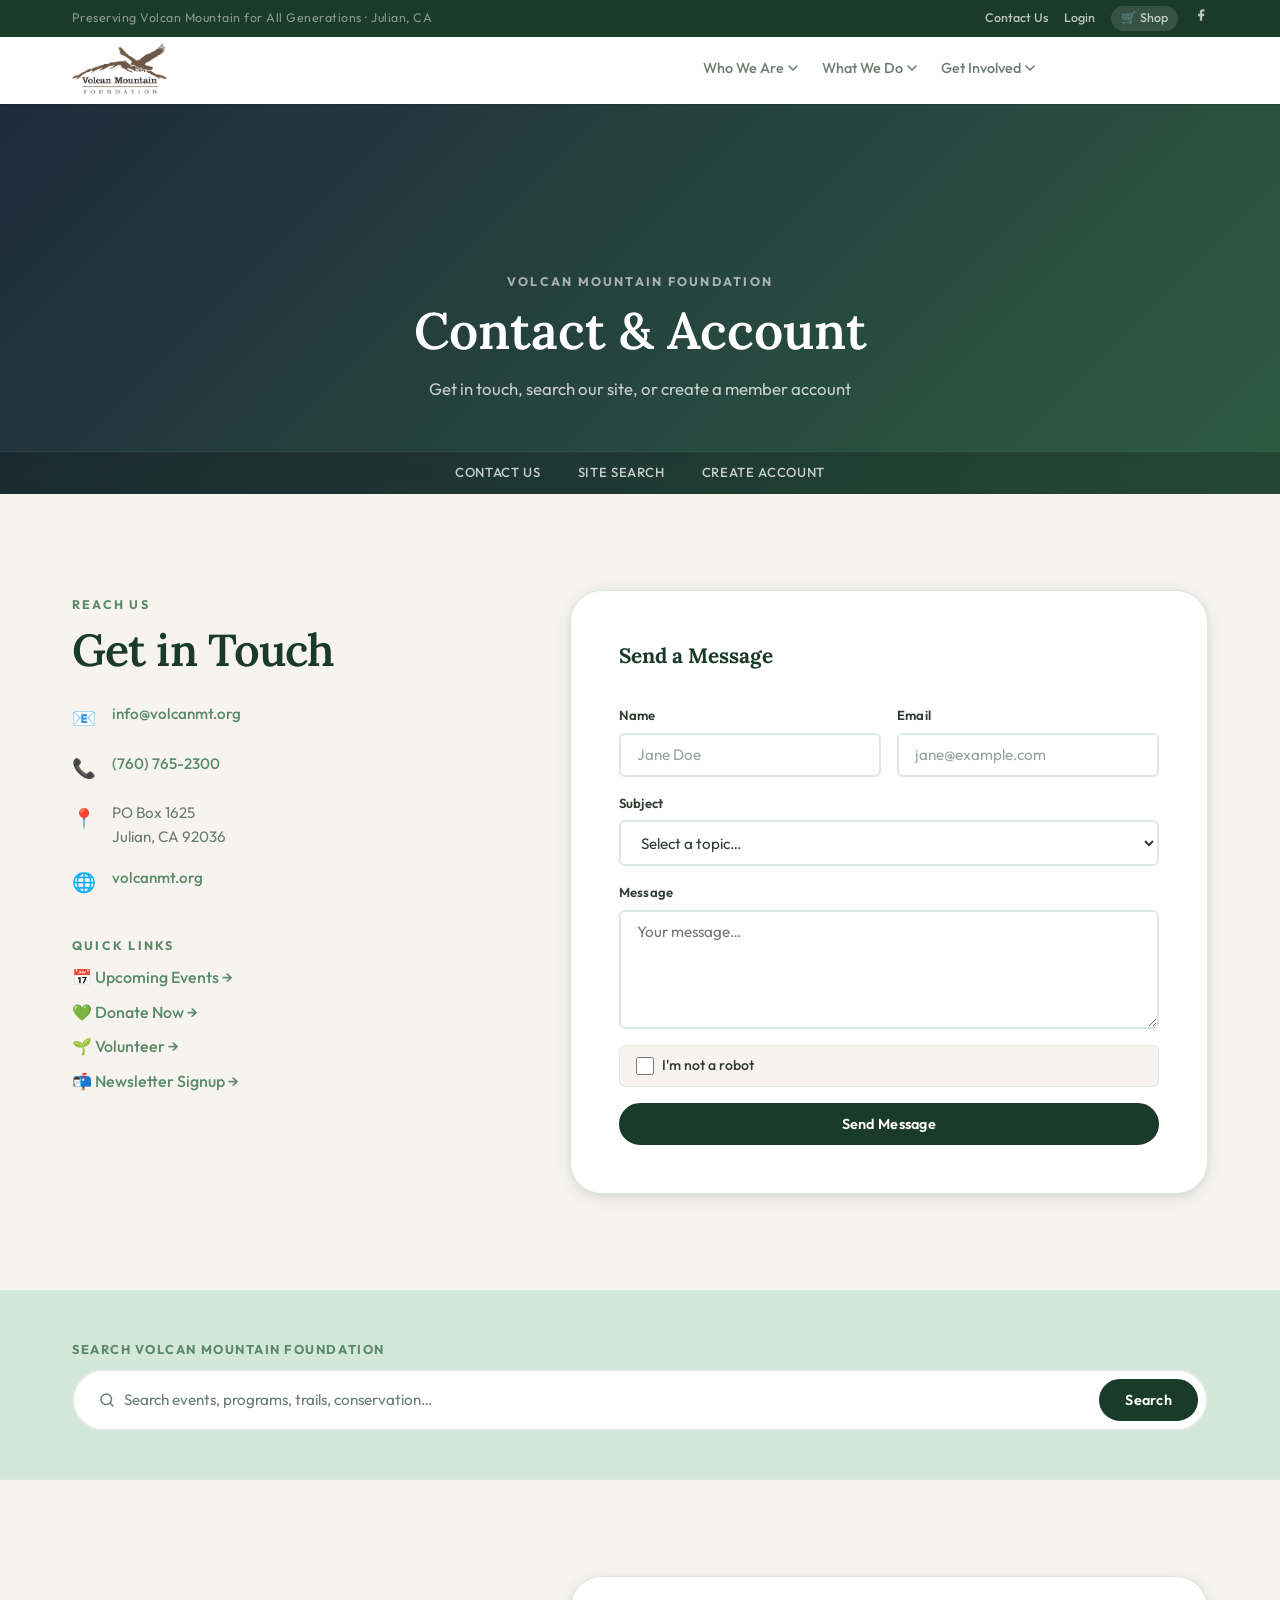
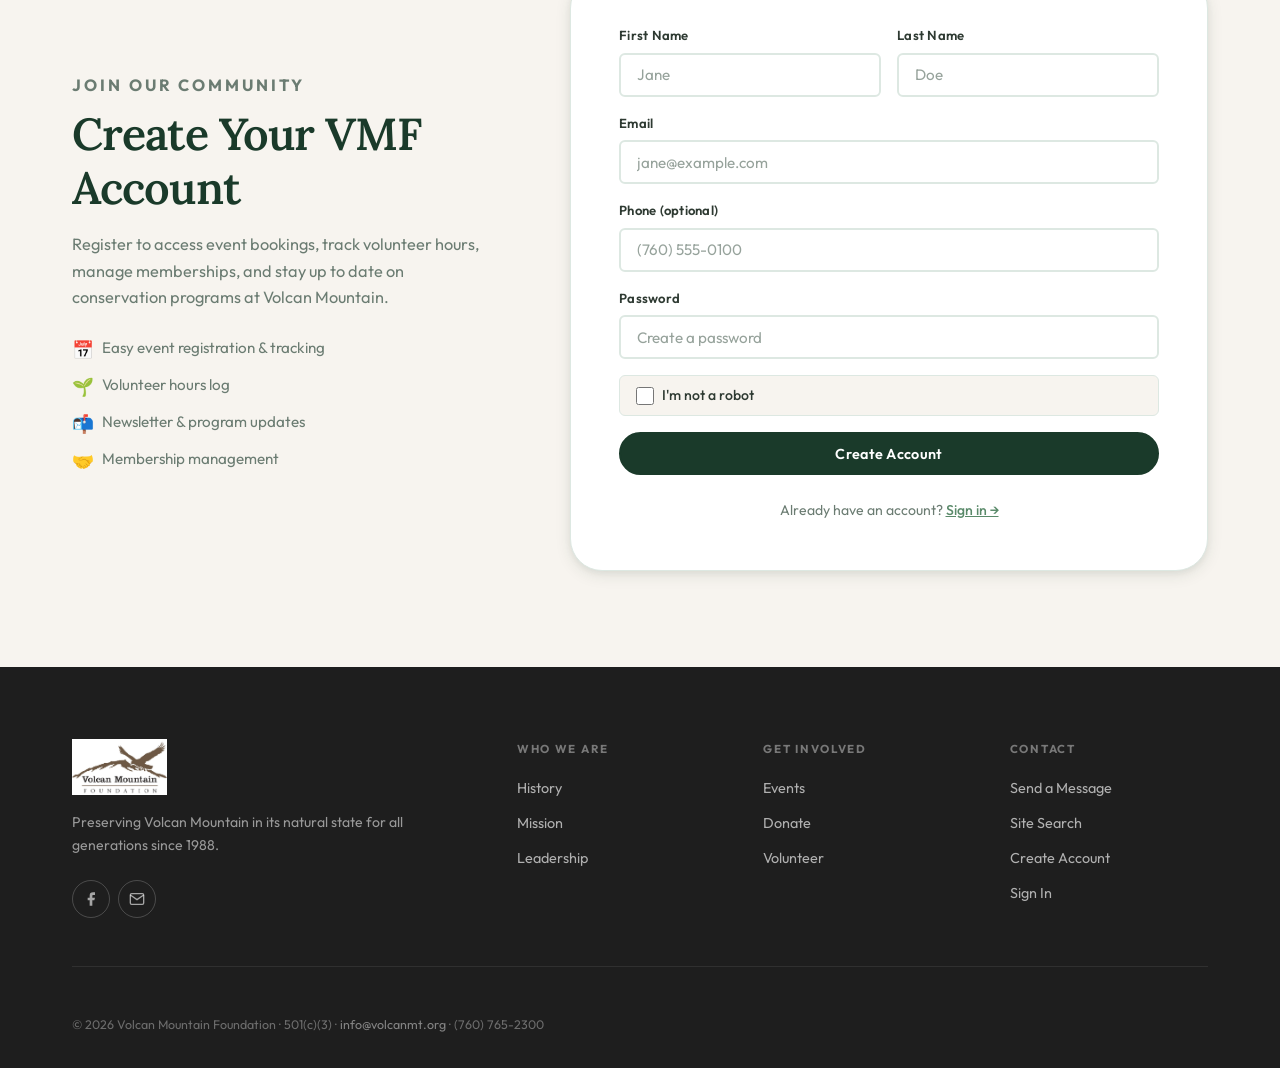
==== contact.html @ 5ad91306 "Complete Volcan Mountain Foundation website redesign - Fill all content gaps from original site - In" ====
<!DOCTYPE html>
<html lang="en">
<head>
  <meta charset="UTF-8" />
  <meta name="viewport" content="width=device-width, initial-scale=1.0" />
  <title>Contact Us | Volcan Mountain Foundation</title>
  <meta name="description" content="Contact the Volcan Mountain Foundation, create an account, or search our site. Julian, CA 92036 · info@volcanmt.org · (760) 765-2300" />
  <link rel="stylesheet" href="style.css" />
  <link rel="preconnect" href="https://fonts.googleapis.com" /><link rel="preconnect" href="https://fonts.gstatic.com" crossorigin />
  <link href="https://fonts.googleapis.com/css2?family=Outfit:wght@300;400;500;600;700&family=Lora:ital,wght@0,400;0,600;1,400&display=swap" rel="stylesheet" />
</head>
<body>
  <div class="top-bar" id="top-bar"><div class="container top-bar-inner"><span class="top-bar-tagline">Preserving Volcan Mountain for All Generations · Julian, CA</span><nav class="top-bar-links"><a href="contact.html">Contact Us</a><a href="https://www.volcanmt.org/user/login" target="_blank" rel="noopener">Login</a><a href="get-involved.html#shop" class="top-bar-shop">🛒 Shop</a><a href="https://www.facebook.com/VolcanMountain" target="_blank" rel="noopener" aria-label="Facebook"><svg width="14" height="14" viewBox="0 0 24 24" fill="currentColor"><path d="M18 2h-3a5 5 0 00-5 5v3H7v4h3v8h4v-8h3l1-4h-4V7a1 1 0 011-1h3z"/></svg></a></nav></div></div>
  <header class="site-header" id="site-header">
    <nav class="nav-container" aria-label="Main navigation">
      <a href="index.html" class="nav-logo"><img src="logo.jpeg" alt="Volcan Mountain Foundation" class="nav-logo-img" /></a>
      <button class="nav-toggle" id="nav-toggle" aria-label="Toggle navigation" aria-expanded="false"><span></span><span></span><span></span></button>
      <ul class="nav-links" id="nav-links" role="list">
        <li class="nav-item has-mega"><button class="nav-link nav-link--mega" aria-haspopup="true" aria-expanded="false">Who We Are <svg class="nav-caret" viewBox="0 0 10 6" fill="none"><path d="M1 1l4 4 4-4" stroke="currentColor" stroke-width="1.5" stroke-linecap="round"/></svg></button><div class="mega-menu"><div class="mega-grid mega-grid--3"><div class="mega-col"><p class="mega-col-title">About Foundation</p><ul><li><a href="who-we-are.html#history" class="mega-link"><span class="mega-link-icon">📜</span><span><strong>History &amp; Accomplishments</strong></span></a></li><li><a href="who-we-are.html#mission" class="mega-link"><span class="mega-link-icon">🎯</span><span><strong>Mission &amp; Vision</strong></span></a></li><li><a href="who-we-are.html#leadership" class="mega-link"><span class="mega-link-icon">👥</span><span><strong>Leadership &amp; Board</strong></span></a></li></ul></div><div class="mega-col"><p class="mega-col-title">About the Mountain</p><ul><li><a href="who-we-are.html#natural-history" class="mega-link"><span class="mega-link-icon">🌿</span><span><strong>Natural History</strong></span></a></li><li><a href="who-we-are.html#sky-island" class="mega-link"><span class="mega-link-icon">🔭</span><span><strong>Sky Island Trail</strong></span></a></li></ul></div><div class="mega-col mega-col--highlight"><p class="mega-col-title">Our Impact</p><div class="mega-stat-list"><div class="mega-stat"><span class="mega-stat-num">31,000+</span><span>acres conserved</span></div></div><a href="who-we-are.html" class="btn btn--primary btn--sm">Learn More →</a></div></div></div></li>
        <li class="nav-item has-mega"><button class="nav-link nav-link--mega" aria-haspopup="true" aria-expanded="false">What We Do <svg class="nav-caret" viewBox="0 0 10 6" fill="none"><path d="M1 1l4 4 4-4" stroke="currentColor" stroke-width="1.5" stroke-linecap="round"/></svg></button><div class="mega-menu"><div class="mega-grid mega-grid--3"><div class="mega-col"><p class="mega-col-title">Conservation</p><ul><li><a href="what-we-do.html#conservation" class="mega-link"><span class="mega-link-icon">🌲</span><span><strong>Preservation Overview</strong></span></a></li><li><a href="what-we-do.html#wildlife" class="mega-link"><span class="mega-link-icon">🦅</span><span><strong>Wildlife Monitoring</strong></span></a></li></ul></div><div class="mega-col"><p class="mega-col-title">Education &amp; Art</p><ul><li><a href="what-we-do.html#education" class="mega-link"><span class="mega-link-icon">📚</span><span><strong>Education Overview</strong></span></a></li><li><a href="what-we-do.html#art" class="mega-link"><span class="mega-link-icon">🎨</span><span><strong>Art &amp; Volcan Mountain</strong></span></a></li></ul></div><div class="mega-col mega-col--highlight"><p class="mega-col-title">Programs</p><a href="what-we-do.html" class="btn btn--primary btn--sm">View All →</a></div></div></div></li>
        <li class="nav-item has-mega"><button class="nav-link nav-link--mega" aria-haspopup="true" aria-expanded="false">Get Involved <svg class="nav-caret" viewBox="0 0 10 6" fill="none"><path d="M1 1l4 4 4-4" stroke="currentColor" stroke-width="1.5" stroke-linecap="round"/></svg></button><div class="mega-menu"><div class="mega-grid mega-grid--3"><div class="mega-col"><p class="mega-col-title">Things to Do</p><ul><li><a href="get-involved.html#events" class="mega-link"><span class="mega-link-icon">📅</span><span><strong>Events Calendar</strong></span></a></li><li><a href="get-involved.html#hiking" class="mega-link"><span class="mega-link-icon">🥾</span><span><strong>Hiking</strong></span></a></li></ul></div><div class="mega-col"><p class="mega-col-title">Ways to Help</p><ul><li><a href="donate.html" class="mega-link mega-link--green"><span class="mega-link-icon">💚</span><span><strong>Donate Now</strong></span></a></li><li><a href="get-involved.html#volunteer" class="mega-link"><span class="mega-link-icon">🌱</span><span><strong>Volunteer</strong></span></a></li><li><a href="get-involved.html#membership" class="mega-link"><span class="mega-link-icon">🤝</span><span><strong>Membership</strong></span></a></li></ul></div><div class="mega-col mega-col--cta"><p class="mega-col-title">Featured Event</p><div class="mega-event-card"><span class="mega-event-date">APR 11, 2026</span><h4>Annual Dinner Dance</h4><p>VMF's signature fundraiser.</p><a href="get-involved.html#events" class="btn btn--primary btn--sm">RSVP →</a></div></div></div></div></li>
        <li class="nav-item"><a href="get-involved.html#events" class="nav-link">Events</a></li>
        <li class="nav-item"><a href="donate.html" class="nav-link nav-link--donate">Donate</a></li>
      </ul>
    </nav>
  </header>

  <div class="page-hero" style="background:linear-gradient(135deg,#1e2a3a 0%,#2d5c42 100%);">
    <div class="container">
      <p class="page-hero-eyebrow">Volcan Mountain Foundation</p>
      <h1 class="page-hero-title">Contact &amp; Account</h1>
      <p class="page-hero-sub">Get in touch, search our site, or create a member account</p>
    </div>
    <nav class="page-subnav"><a href="#contact">Contact Us</a><a href="#search">Site Search</a><a href="#register">Create Account</a></nav>
  </div>

  <!-- CONTACT -->
  <section class="section contact-section" id="contact">
    <div class="container">
      <div class="contact-grid">
        <div class="contact-info fade-in-up">
          <p class="section-eyebrow">Reach Us</p>
          <h2 class="section-title">Get in Touch</h2>
          <div class="contact-details">
            <div class="contact-item"><span class="contact-icon">📧</span><a href="mailto:info@volcanmt.org">info@volcanmt.org</a></div>
            <div class="contact-item"><span class="contact-icon">📞</span><a href="tel:7607652300">(760) 765-2300</a></div>
            <div class="contact-item"><span class="contact-icon">📍</span><address>PO Box 1625<br/>Julian, CA 92036</address></div>
            <div class="contact-item"><span class="contact-icon">🌐</span><a href="https://www.volcanmt.org" target="_blank" rel="noopener">volcanmt.org</a></div>
          </div>
          <div style="margin-top:2rem;">
            <p class="section-eyebrow" style="margin-bottom:0.5rem;">Quick Links</p>
            <ul style="display:flex;flex-direction:column;gap:0.5rem;">
              <li><a href="get-involved.html#events" style="color:var(--clr-sage);font-weight:500;">📅 Upcoming Events →</a></li>
              <li><a href="donate.html" style="color:var(--clr-sage);font-weight:500;">💚 Donate Now →</a></li>
              <li><a href="get-involved.html#volunteer" style="color:var(--clr-sage);font-weight:500;">🌱 Volunteer →</a></li>
              <li><a href="who-we-are.html#newsletter" style="color:var(--clr-sage);font-weight:500;">📬 Newsletter Signup →</a></li>
            </ul>
          </div>
        </div>
        <form class="contact-form fade-in-up" id="contact-form" novalidate>
          <h3 style="font-family:var(--font-heading);font-size:1.3rem;color:var(--clr-forest);margin-bottom:1rem;">Send a Message</h3>
          <div class="form-row">
            <div class="form-group"><label for="ct-name">Name</label><input type="text" id="ct-name" placeholder="Jane Doe" required /></div>
            <div class="form-group"><label for="ct-email">Email</label><input type="email" id="ct-email" placeholder="jane@example.com" required /></div>
          </div>
          <div class="form-group"><label for="ct-subject">Subject</label>
            <select id="ct-subject" style="padding:0.65rem 1rem;border:2px solid var(--clr-border);border-radius:6px;font-family:inherit;font-size:0.95rem;background:white;color:var(--clr-text);width:100%;transition:border-color 0.25s;">
              <option value="">Select a topic…</option>
              <option>Events &amp; Registration</option>
              <option>Donation / Membership</option>
              <option>Volunteer Opportunities</option>
              <option>Education Programs</option>
              <option>Trail &amp; Hiking Info</option>
              <option>Media &amp; Press</option>
              <option>General Inquiry</option>
            </select>
          </div>
          <div class="form-group"><label for="ct-message">Message</label><textarea id="ct-message" rows="5" placeholder="Your message…" style="padding:0.65rem 1rem;border:2px solid var(--clr-border);border-radius:6px;font-family:inherit;font-size:0.95rem;width:100%;resize:vertical;transition:border-color 0.25s;" required></textarea></div>
          <div class="form-captcha"><input type="checkbox" id="ct-captcha" /><label for="ct-captcha">I'm not a robot</label></div>
          <button type="submit" class="btn btn--primary btn--full" id="contact-submit-btn">Send Message</button>
        </form>
      </div>
    </div>
  </section>

  <!-- SEARCH -->
  <section class="search-section" id="search">
    <div class="container">
      <form class="search-form" id="search-form" role="search">
        <label for="site-search" class="search-label">Search Volcan Mountain Foundation</label>
        <div class="search-input-wrap">
          <svg class="search-icon" viewBox="0 0 24 24" fill="none"><circle cx="11" cy="11" r="7" stroke="currentColor" stroke-width="2"/><path d="M20 20l-3-3" stroke="currentColor" stroke-width="2" stroke-linecap="round"/></svg>
          <input type="search" id="site-search" placeholder="Search events, programs, trails, conservation…" autocomplete="off" />
          <button type="submit" class="btn btn--primary" id="search-submit-btn">Search</button>
        </div>
      </form>
    </div>
  </section>

  <!-- CREATE ACCOUNT -->
  <section class="section register-section" id="register">
    <div class="container">
      <div class="register-grid">
        <div class="register-text">
          <p class="section-eyebrow">Join Our Community</p>
          <h2 class="section-title">Create Your VMF Account</h2>
          <p>Register to access event bookings, track volunteer hours, manage memberships, and stay up to date on conservation programs at Volcan Mountain.</p>
          <ul class="icon-list" style="margin-top:1.5rem;">
            <li><span>📅</span> Easy event registration &amp; tracking</li>
            <li><span>🌱</span> Volunteer hours log</li>
            <li><span>📬</span> Newsletter &amp; program updates</li>
            <li><span>🤝</span> Membership management</li>
          </ul>
        </div>
        <form class="register-form" id="register-form" novalidate>
          <div class="form-row">
            <div class="form-group"><label for="reg-first">First Name</label><input type="text" id="reg-first" placeholder="Jane" autocomplete="given-name" required /></div>
            <div class="form-group"><label for="reg-last">Last Name</label><input type="text" id="reg-last" placeholder="Doe" autocomplete="family-name" required /></div>
          </div>
          <div class="form-group"><label for="reg-email">Email</label><input type="email" id="reg-email" placeholder="jane@example.com" autocomplete="email" required /></div>
          <div class="form-group"><label for="reg-phone">Phone (optional)</label><input type="tel" id="reg-phone" placeholder="(760) 555-0100" autocomplete="tel" /></div>
          <div class="form-group"><label for="reg-password">Password</label><input type="password" id="reg-password" placeholder="Create a password" autocomplete="new-password" required /></div>
          <div class="form-captcha"><input type="checkbox" id="reg-captcha" /><label for="reg-captcha">I'm not a robot</label></div>
          <button type="submit" class="btn btn--primary btn--full" id="register-submit-btn">Create Account</button>
          <p class="form-footer-note">Already have an account? <a href="https://www.volcanmt.org/user/login" target="_blank" rel="noopener">Sign in →</a></p>
        </form>
      </div>
    </div>
  </section>

  <footer class="site-footer"><div class="container"><div class="footer-grid"><div class="footer-brand"><a href="index.html" class="nav-logo footer-logo"><img src="logo.jpeg" alt="Volcan Mountain Foundation" class="nav-logo-img" /></a><p class="footer-mission">Preserving Volcan Mountain in its natural state for all generations since 1988.</p><div class="footer-social"><a href="https://facebook.com/VolcanMountain" target="_blank" rel="noopener" class="social-link" aria-label="Facebook"><svg viewBox="0 0 24 24" fill="currentColor"><path d="M18 2h-3a5 5 0 00-5 5v3H7v4h3v8h4v-8h3l1-4h-4V7a1 1 0 011-1h3z"/></svg></a><a href="mailto:info@volcanmt.org" class="social-link" aria-label="Email"><svg viewBox="0 0 24 24" fill="none" stroke="currentColor" stroke-width="2"><path d="M4 4h16c1.1 0 2 .9 2 2v12c0 1.1-.9 2-2 2H4c-1.1 0-2-.9-2-2V6c0-1.1.9-2 2-2z"/><polyline points="22,6 12,13 2,6"/></svg></a></div></div><nav class="footer-nav"><h3 class="footer-nav-title">Who We Are</h3><ul role="list"><li><a href="who-we-are.html#history">History</a></li><li><a href="who-we-are.html#mission">Mission</a></li><li><a href="who-we-are.html#leadership">Leadership</a></li></ul></nav><nav class="footer-nav"><h3 class="footer-nav-title">Get Involved</h3><ul role="list"><li><a href="get-involved.html#events">Events</a></li><li><a href="donate.html">Donate</a></li><li><a href="get-involved.html#volunteer">Volunteer</a></li></ul></nav><nav class="footer-nav"><h3 class="footer-nav-title">Contact</h3><ul role="list"><li><a href="#contact">Send a Message</a></li><li><a href="#search">Site Search</a></li><li><a href="#register">Create Account</a></li><li><a href="https://www.volcanmt.org/user/login" target="_blank" rel="noopener">Sign In</a></li></ul></nav></div><div class="footer-bottom"><p>© 2026 Volcan Mountain Foundation · 501(c)(3) · <a href="mailto:info@volcanmt.org">info@volcanmt.org</a> · (760) 765-2300</p></div></div></footer>
  <script src="main.js"></script>
</body>
</html>
---- style.css ----
/* ============================================================
   VOLCAN MOUNTAIN FOUNDATION — Design System & Stylesheet
   ============================================================ */

/* ── Design Tokens ──────────────────────────────────────────── */
:root {
  /* Colors */
  --clr-forest:      #1a3a2a;       /* Deep forest green */
  --clr-forest-mid:  #2d5c42;       /* Mid forest */
  --clr-sage:        #5a8a6a;       /* Sage green */
  --clr-sage-light:  #8aba9a;       /* Light sage */
  --clr-moss:        #d4e8da;       /* Pale moss */
  --clr-stone:       #8b7355;       /* Warm stone */
  --clr-earth:       #c4a882;       /* Earth tan */
  --clr-sky:         #6b9db8;       /* Mountain sky */
  --clr-gold:        #c8a84b;       /* Autumn gold accent */
  --clr-cream:       #f7f4ef;       /* Off-white cream */
  --clr-white:       #ffffff;
  --clr-charcoal:    #1e1e1e;
  --clr-text:        #2e3a32;       /* Dark forest text */
  --clr-text-muted:  #6b7c72;
  --clr-border:      #dde8e2;

  /* Typography */
  --font-heading:    'Lora', Georgia, serif;
  --font-body:       'Outfit', system-ui, -apple-system, sans-serif;

  /* Spacing */
  --space-xs:   0.25rem;
  --space-sm:   0.5rem;
  --space-md:   1rem;
  --space-lg:   1.5rem;
  --space-xl:   2rem;
  --space-2xl:  3rem;
  --space-3xl:  4.5rem;
  --space-4xl:  6rem;

  /* Radius */
  --radius-sm:  6px;
  --radius-md:  12px;
  --radius-lg:  20px;
  --radius-xl:  32px;

  /* Shadows */
  --shadow-sm:  0 1px 3px rgba(26,58,42,0.08), 0 1px 2px rgba(26,58,42,0.04);
  --shadow-md:  0 4px 16px rgba(26,58,42,0.10), 0 2px 6px rgba(26,58,42,0.06);
  --shadow-lg:  0 12px 40px rgba(26,58,42,0.14), 0 4px 12px rgba(26,58,42,0.08);
  --shadow-xl:  0 24px 64px rgba(26,58,42,0.18);

  /* Transitions */
  --transition: 0.25s cubic-bezier(0.4, 0, 0.2, 1);
  --transition-slow: 0.5s cubic-bezier(0.4, 0, 0.2, 1);

  /* Layout */
  --max-width:  1200px;
  --nav-height: 72px;
}

/* ── Reset & Base ───────────────────────────────────────────── */
*, *::before, *::after { box-sizing: border-box; margin: 0; padding: 0; }

html {
  scroll-behavior: smooth;
  -webkit-text-size-adjust: 100%;
}

body {
  font-family: var(--font-body);
  font-size: 1rem;
  line-height: 1.65;
  color: var(--clr-text);
  background: var(--clr-white);
  -webkit-font-smoothing: antialiased;
  overflow-x: hidden;
}

img { display: block; max-width: 100%; height: auto; }
a { color: inherit; text-decoration: none; }
button { cursor: pointer; font-family: inherit; border: none; background: none; }
input, textarea, select { font-family: inherit; }
ul, ol { list-style: none; }

.visually-hidden {
  position: absolute;
  width: 1px; height: 1px;
  padding: 0; margin: -1px;
  overflow: hidden; clip: rect(0,0,0,0);
  white-space: nowrap; border: 0;
}

.container {
  max-width: var(--max-width);
  margin: 0 auto;
  padding: 0 var(--space-xl);
}

/* ── Buttons ────────────────────────────────────────────────── */
.btn {
  display: inline-flex;
  align-items: center;
  gap: var(--space-sm);
  padding: 0.65rem 1.5rem;
  font-size: 0.9rem;
  font-weight: 600;
  letter-spacing: 0.02em;
  border-radius: 100px;
  transition: all var(--transition);
  white-space: nowrap;
  border: 2px solid transparent;
  position: relative;
  overflow: hidden;
}

.btn::after {
  content: '';
  position: absolute;
  inset: 0;
  background: white;
  opacity: 0;
  transition: opacity var(--transition);
}

.btn:hover::after { opacity: 0.08; }
.btn:active { transform: scale(0.98); }

.btn--primary {
  background: var(--clr-forest);
  color: var(--clr-white);
  border-color: var(--clr-forest);
}

.btn--primary:hover {
  background: var(--clr-forest-mid);
  border-color: var(--clr-forest-mid);
  transform: translateY(-1px);
  box-shadow: 0 6px 20px rgba(26,58,42,0.30);
}

.btn--outline {
  background: transparent;
  color: var(--clr-forest);
  border-color: var(--clr-sage);
}

.btn--outline:hover {
  background: var(--clr-forest);
  color: var(--clr-white);
  border-color: var(--clr-forest);
}

.btn--outline-light {
  background: transparent;
  color: var(--clr-white);
  border-color: rgba(255,255,255,0.6);
  backdrop-filter: blur(8px);
}

.btn--outline-light:hover {
  background: rgba(255,255,255,0.15);
  border-color: var(--clr-white);
}

.btn--ghost {
  background: transparent;
  color: var(--clr-forest);
  border-color: transparent;
  padding-left: 0; padding-right: 0;
}

.btn--ghost:hover { color: var(--clr-sage); }
.btn--ghost::after { display: none; }

.btn--lg { padding: 0.85rem 2rem; font-size: 1rem; }
.btn--sm { padding: 0.45rem 1rem; font-size: 0.82rem; }
.btn--full { width: 100%; justify-content: center; }

.btn-spinner {
  width: 18px; height: 18px;
  animation: spin 1s linear infinite;
}

.btn-spinner.hidden { display: none; }

@keyframes spin { to { transform: rotate(360deg); } }

/* ── Navigation ─────────────────────────────────────────────── */
.site-header {
  position: sticky;
  top: 0;
  left: 0; right: 0;
  z-index: 1000;
  height: var(--nav-height);
  background: var(--clr-white);
  box-shadow: 0 1px 0 rgba(0,0,0,0.08);
  transition: box-shadow var(--transition);
}

.site-header.scrolled {
  box-shadow: var(--shadow-sm);
}

.nav-logo,
.nav-link { color: var(--clr-forest); }
.nav-link--mega { color: var(--clr-text-muted) !important; }
.nav-link--mega:hover { color: var(--clr-forest) !important; }

.nav-container {
  display: flex;
  align-items: center;
  justify-content: space-between;
  height: 100%;
  max-width: var(--max-width);
  margin: 0 auto;
  padding: 0 var(--space-xl);
}

.nav-logo {
  display: flex;
  align-items: center;
  text-decoration: none;
  transition: opacity var(--transition);
  flex-shrink: 0;
}

.nav-logo:hover { opacity: 0.85; }

.nav-logo-img {
  height: 56px;
  width: auto;
  display: block;
  object-fit: contain;
}

.footer-logo-img {
  height: 64px;
  width: auto;
  /* mix-blend-mode makes white background disappear on the dark footer */
  mix-blend-mode: screen;
  opacity: 0.9;
}

.logo-mark {
  width: 36px; height: 32px;
  flex-shrink: 0;
}

.logo-mark svg { width: 100%; height: 100%; }

.logo-text {
  display: flex;
  flex-direction: column;
  line-height: 1.1;
}

.logo-name {
  font-family: var(--font-heading);
  font-size: 1.05rem;
  font-weight: 600;
  letter-spacing: -0.01em;
}

.logo-sub {
  font-size: 0.7rem;
  font-weight: 400;
  letter-spacing: 0.08em;
  text-transform: uppercase;
  opacity: 0.8;
}

.nav-links {
  display: flex;
  align-items: center;
  gap: var(--space-lg);
}

.nav-link {
  font-size: 0.9rem;
  font-weight: 500;
  color: rgba(255,255,255,0.9);
  transition: color var(--transition);
  position: relative;
}

.nav-link::after {
  content: '';
  position: absolute;
  bottom: -4px; left: 0; right: 0;
  height: 2px;
  background: var(--clr-gold);
  transform: scaleX(0);
  transition: transform var(--transition);
  border-radius: 1px;
}

.nav-link:hover { color: var(--clr-white); }
.nav-link:hover::after { transform: scaleX(1); }

.nav-link--donate {
  background: rgba(255,255,255,0.15);
  border: 1.5px solid rgba(255,255,255,0.5);
  padding: 0.35rem 1rem;
  border-radius: 100px;
  color: var(--clr-white) !important;
  font-weight: 600;
  backdrop-filter: blur(8px);
}

.nav-link--donate:hover {
  background: var(--clr-white);
  color: var(--clr-forest) !important;
  border-color: var(--clr-white);
}

.nav-link--donate::after { display: none !important; }

.site-header.scrolled .nav-link { color: var(--clr-text-muted); }
.site-header.scrolled .nav-link:hover { color: var(--clr-forest); }
.site-header.scrolled .nav-link--donate {
  background: var(--clr-forest);
  border-color: var(--clr-forest);
  color: var(--clr-white) !important;
}

.nav-toggle {
  display: none;
  flex-direction: column;
  gap: 5px;
  width: 36px;
  padding: 6px;
  color: var(--clr-white);
}

.nav-toggle span {
  display: block;
  height: 2px;
  background: currentColor;
  border-radius: 2px;
  transition: all var(--transition);
}

/* ── Hero ───────────────────────────────────────────────────── */
.hero {
  position: relative;
  min-height: 100svh;
  display: flex;
  align-items: center;
  overflow: hidden;
}

.hero-image {
  position: absolute;
  inset: 0;
  z-index: 0;
}

.hero-image img {
  width: 100%; height: 100%;
  object-fit: cover;
  object-position: center;
  transform: scale(1.05);
  transition: transform 8s ease-out;
}

.hero:hover .hero-image img { transform: scale(1.0); }

.hero-overlay {
  position: absolute;
  inset: 0;
  background: linear-gradient(
    135deg,
    rgba(10,28,18,0.72) 0%,
    rgba(10,28,18,0.45) 50%,
    rgba(10,28,18,0.25) 100%
  );
}

.hero-content {
  position: relative;
  z-index: 1;
  max-width: 700px;
  padding: var(--space-4xl) var(--space-xl);
  padding-top: calc(var(--nav-height) + var(--space-4xl));
  margin: 0 auto;
  text-align: center;
}

.hero-eyebrow {
  display: inline-block;
  font-size: 0.78rem;
  font-weight: 600;
  letter-spacing: 0.15em;
  text-transform: uppercase;
  color: var(--clr-gold);
  margin-bottom: var(--space-md);
}

.hero-title {
  font-family: var(--font-heading);
  font-size: clamp(2.2rem, 6vw, 4rem);
  font-weight: 600;
  line-height: 1.15;
  color: var(--clr-white);
  margin-bottom: var(--space-lg);
  letter-spacing: -0.02em;
}

.hero-title em {
  font-style: italic;
  color: var(--clr-sage-light);
}

.hero-lead {
  font-size: clamp(1rem, 2vw, 1.15rem);
  color: rgba(255,255,255,0.85);
  margin-bottom: var(--space-2xl);
  line-height: 1.7;
}

.hero-actions {
  display: flex;
  gap: var(--space-md);
  justify-content: center;
  flex-wrap: wrap;
}

.hero-scroll-hint {
  position: absolute;
  bottom: var(--space-xl);
  left: 50%;
  transform: translateX(-50%);
  z-index: 1;
  display: flex;
  flex-direction: column;
  align-items: center;
  gap: var(--space-xs);
  color: rgba(255,255,255,0.6);
  font-size: 0.75rem;
  letter-spacing: 0.08em;
  animation: bounce 2s ease-in-out infinite;
}

@keyframes bounce {
  0%, 100% { transform: translateX(-50%) translateY(0); }
  50% { transform: translateX(-50%) translateY(6px); }
}

/* ── Stats Strip ─────────────────────────────────────────────── */
.stats-strip {
  background: var(--clr-forest);
  color: var(--clr-white);
  padding: var(--space-2xl) 0;
}

.stats-grid {
  display: grid;
  grid-template-columns: repeat(4, 1fr);
  gap: var(--space-xl);
  text-align: center;
}

.stat-item {
  display: flex;
  flex-direction: column;
  align-items: center;
  gap: var(--space-xs);
}

.stat-number {
  font-family: var(--font-heading);
  font-size: clamp(2rem, 4vw, 2.8rem);
  font-weight: 600;
  color: var(--clr-gold);
  line-height: 1;
}

.stat-unit {
  font-size: 1.5rem;
  color: var(--clr-gold);
  font-weight: 600;
}

.stat-label {
  font-size: 0.82rem;
  font-weight: 500;
  letter-spacing: 0.05em;
  text-transform: uppercase;
  color: rgba(255,255,255,0.7);
}

/* ── Section Basics ──────────────────────────────────────────── */
.section {
  padding: var(--space-4xl) 0;
}

.section-header {
  text-align: center;
  margin-bottom: var(--space-3xl);
}

.section-eyebrow {
  display: inline-block;
  font-size: 0.78rem;
  font-weight: 700;
  letter-spacing: 0.18em;
  text-transform: uppercase;
  color: var(--clr-sage);
  margin-bottom: var(--space-sm);
}

.section-eyebrow--light { color: rgba(255,255,255,0.7); }
.section-eyebrow--green { color: var(--clr-sage); }

.section-title {
  font-family: var(--font-heading);
  font-size: clamp(1.8rem, 4vw, 2.8rem);
  font-weight: 600;
  line-height: 1.2;
  color: var(--clr-forest);
  letter-spacing: -0.02em;
}

.section-title--light { color: var(--clr-white); }

.section-subtitle {
  margin-top: var(--space-sm);
  color: var(--clr-text-muted);
  font-size: 1.05rem;
}

/* ── About ───────────────────────────────────────────────────── */
.about-section { background: var(--clr-white); }

.about-grid {
  display: grid;
  grid-template-columns: 1fr 1fr;
  gap: var(--space-3xl);
  align-items: start;
}

.about-text p {
  color: var(--clr-text-muted);
  margin-bottom: var(--space-md);
  font-size: 1.02rem;
}

.about-lead {
  font-size: 1.1rem !important;
  color: var(--clr-text) !important;
  font-weight: 400;
}

.about-text .btn { margin-top: var(--space-md); }

.about-mission-card {
  background: var(--clr-cream);
  border-radius: var(--radius-lg);
  padding: var(--space-2xl);
  border: 1px solid var(--clr-border);
}

.mission-quote {
  position: relative;
  margin-bottom: var(--space-xl);
}

.quote-icon {
  width: 48px; height: 36px;
  position: absolute;
  top: -8px; left: -8px;
  opacity: 0.8;
}

.mission-quote p {
  font-family: var(--font-heading);
  font-size: 1.3rem;
  font-style: italic;
  color: var(--clr-forest);
  line-height: 1.5;
  padding-left: var(--space-sm);
  margin-bottom: var(--space-sm);
}

.mission-quote cite {
  font-size: 0.82rem;
  color: var(--clr-text-muted);
  font-style: normal;
  font-weight: 500;
}

.mission-pillars {
  display: grid;
  grid-template-columns: 1fr 1fr;
  gap: var(--space-sm);
}

.pillar {
  display: flex;
  align-items: center;
  gap: var(--space-sm);
  background: var(--clr-white);
  padding: var(--space-sm) var(--space-md);
  border-radius: var(--radius-sm);
  font-size: 0.85rem;
  font-weight: 500;
  color: var(--clr-text);
  border: 1px solid var(--clr-border);
  transition: all var(--transition);
}

.pillar:hover {
  border-color: var(--clr-sage);
  background: var(--clr-moss);
  transform: translateY(-2px);
  box-shadow: var(--shadow-sm);
}

.pillar-icon { font-size: 1.1rem; }

/* ── Conservation ─────────────────────────────────────────────── */
.conservation-section {
  position: relative;
  padding: var(--space-4xl) 0;
  overflow: hidden;
}

.conservation-bg {
  position: absolute;
  inset: 0;
  z-index: 0;
}

.conservation-bg img {
  width: 100%; height: 100%;
  object-fit: cover;
  object-position: center;
  filter: brightness(0.45) saturate(0.8);
}

.conservation-overlay {
  position: absolute;
  inset: 0;
  background: linear-gradient(to bottom, rgba(10,28,18,0.5), rgba(10,28,18,0.8));
}

.conservation-content {
  position: relative;
  z-index: 1;
}

.conservation-content .section-eyebrow,
.conservation-content .section-title {
  text-align: center;
  display: block;
  margin-bottom: var(--space-sm);
}

.conservation-content .section-title {
  margin-bottom: var(--space-3xl);
}

.conservation-cards {
  display: grid;
  grid-template-columns: repeat(3, 1fr);
  gap: var(--space-lg);
}

.conservation-card {
  background: rgba(255,255,255,0.08);
  backdrop-filter: blur(16px);
  border: 1px solid rgba(255,255,255,0.15);
  border-radius: var(--radius-lg);
  padding: var(--space-xl);
  color: var(--clr-white);
  transition: all var(--transition);
}

.conservation-card:hover {
  background: rgba(255,255,255,0.14);
  border-color: rgba(255,255,255,0.30);
  transform: translateY(-4px);
  box-shadow: var(--shadow-xl);
}

.conservation-card-icon {
  font-size: 2rem;
  margin-bottom: var(--space-md);
}

.conservation-card h3 {
  font-family: var(--font-heading);
  font-size: 1.2rem;
  font-weight: 600;
  margin-bottom: var(--space-sm);
  color: var(--clr-white);
}

.conservation-card p {
  font-size: 0.92rem;
  line-height: 1.65;
  color: rgba(255,255,255,0.78);
}

/* ── Education ───────────────────────────────────────────────── */
.education-section { background: var(--clr-cream); }

.education-grid {
  display: grid;
  grid-template-columns: 1fr 1fr;
  gap: var(--space-3xl);
  align-items: center;
}

.education-image {
  border-radius: var(--radius-xl);
  overflow: hidden;
  box-shadow: var(--shadow-xl);
  position: relative;
}

.education-image::after {
  content: '';
  position: absolute;
  inset: 0;
  border-radius: var(--radius-xl);
  box-shadow: inset 0 0 0 1px rgba(26,58,42,0.1);
}

.education-image img {
  width: 100%; height: 480px;
  object-fit: cover;
  transition: transform var(--transition-slow);
}

.education-image:hover img { transform: scale(1.03); }

.education-text .section-eyebrow,
.education-text .section-title { text-align: left; }

.education-text .section-title { margin-bottom: var(--space-lg); }

.education-text > p {
  color: var(--clr-text-muted);
  margin-bottom: var(--space-xl);
  font-size: 1.02rem;
}

.education-list {
  display: flex;
  flex-direction: column;
  gap: var(--space-md);
  margin-bottom: var(--space-xl);
}

.education-list li {
  display: flex;
  gap: var(--space-md);
  align-items: flex-start;
  font-size: 0.95rem;
  color: var(--clr-text-muted);
}

.edu-bullet {
  flex-shrink: 0;
  width: 8px; height: 8px;
  border-radius: 50%;
  background: var(--clr-sage);
  margin-top: 8px;
}

.education-list strong { color: var(--clr-forest); }

/* ── Events ──────────────────────────────────────────────────── */
.events-section { background: var(--clr-white); }

.events-grid {
  display: grid;
  grid-template-columns: 2fr 1fr;
  grid-template-rows: auto auto;
  gap: var(--space-lg);
}

.event-card {
  background: var(--clr-white);
  border: 1px solid var(--clr-border);
  border-radius: var(--radius-lg);
  padding: var(--space-xl);
  display: flex;
  gap: var(--space-lg);
  align-items: flex-start;
  transition: all var(--transition);
  position: relative;
  overflow: hidden;
}

.event-card:hover {
  border-color: var(--clr-sage);
  box-shadow: var(--shadow-md);
  transform: translateY(-2px);
}

.event-card--featured {
  grid-column: 1;
  grid-row: 1 / 3;
  flex-direction: column;
  background: linear-gradient(135deg, var(--clr-forest) 0%, var(--clr-forest-mid) 100%);
  border-color: var(--clr-forest);
  color: var(--clr-white);
}

.event-card--featured:hover { transform: translateY(-4px); box-shadow: var(--shadow-xl); }

.event-card-badge {
  position: absolute;
  top: var(--space-md);
  right: var(--space-md);
  background: var(--clr-gold);
  color: var(--clr-forest);
  font-size: 0.7rem;
  font-weight: 700;
  letter-spacing: 0.1em;
  text-transform: uppercase;
  padding: 3px 10px;
  border-radius: 100px;
}

.event-card-date {
  display: flex;
  flex-direction: column;
  align-items: center;
  background: rgba(255,255,255,0.12);
  border: 1px solid rgba(255,255,255,0.2);
  border-radius: var(--radius-md);
  padding: var(--space-sm) var(--space-md);
  min-width: 60px;
  flex-shrink: 0;
}

.event-card:not(.event-card--featured) .event-card-date {
  background: var(--clr-moss);
  border-color: var(--clr-border);
}

.event-month {
  font-size: 0.62rem;
  font-weight: 700;
  letter-spacing: 0.12em;
  text-transform: uppercase;
  color: var(--clr-gold);
  line-height: 1;
}

.event-card:not(.event-card--featured) .event-month { color: var(--clr-sage); }

.event-day {
  font-family: var(--font-heading);
  font-size: 1.8rem;
  font-weight: 600;
  line-height: 1;
  color: var(--clr-white);
}

.event-card:not(.event-card--featured) .event-day { color: var(--clr-forest); }

.event-card-body { flex: 1; }

.event-tag {
  display: inline-block;
  font-size: 0.68rem;
  font-weight: 700;
  letter-spacing: 0.1em;
  text-transform: uppercase;
  padding: 3px 10px;
  border-radius: 100px;
  margin-bottom: var(--space-sm);
}

.event-tag--gala    { background: rgba(200,168,75,0.2); color: var(--clr-gold); }
.event-tag--education { background: rgba(107,157,184,0.15); color: var(--clr-sky); }
.event-tag--workshop  { background: rgba(90,138,106,0.15); color: var(--clr-sage); }
.event-tag--stewardship { background: rgba(139,115,85,0.15); color: var(--clr-stone); }

.event-card:not(.event-card--featured) .event-tag--education { color: var(--clr-sky); background: rgba(107,157,184,0.12); }
.event-card:not(.event-card--featured) .event-tag--workshop  { color: var(--clr-sage); }
.event-card:not(.event-card--featured) .event-tag--stewardship { color: var(--clr-stone); }

.event-title {
  font-family: var(--font-heading);
  font-size: 1.25rem;
  font-weight: 600;
  line-height: 1.3;
  margin-bottom: var(--space-sm);
  color: inherit;
}

.event-card:not(.event-card--featured) .event-title { color: var(--clr-forest); }

.event-description {
  font-size: 0.92rem;
  line-height: 1.6;
  color: rgba(255,255,255,0.78);
  margin-bottom: var(--space-md);
}

.event-card:not(.event-card--featured) .event-description { color: var(--clr-text-muted); }

.event-meta {
  display: flex;
  flex-wrap: wrap;
  gap: var(--space-sm);
  margin-bottom: var(--space-md);
}

.event-meta-item {
  font-size: 0.82rem;
  color: rgba(255,255,255,0.6);
}

.event-card:not(.event-card--featured) .event-meta-item { color: var(--clr-text-muted); }

.event-card--featured .btn--primary {
  background: var(--clr-gold);
  border-color: var(--clr-gold);
  color: var(--clr-forest);
  margin-top: auto;
}

.event-card--featured .btn--primary:hover { background: #e0be5a; border-color: #e0be5a; }

.events-cta {
  text-align: center;
  margin-top: var(--space-2xl);
}

.events-cta .btn--ghost {
  font-size: 1rem;
  color: var(--clr-sage);
}

.events-cta .btn--ghost:hover { color: var(--clr-forest); }

/* ── Donate ──────────────────────────────────────────────────── */
.donate-section {
  background: var(--clr-forest);
  color: var(--clr-white);
}

.donate-grid {
  display: grid;
  grid-template-columns: 1fr 1fr;
  gap: var(--space-3xl);
  align-items: start;
}

.donate-text .section-eyebrow--green { color: var(--clr-sage-light); }
.donate-text .section-title { color: var(--clr-white); }
.donate-text > p { color: rgba(255,255,255,0.75); margin: var(--space-md) 0 var(--space-xl); font-size: 1.02rem; }

.donate-impact {
  display: flex;
  flex-direction: column;
  gap: var(--space-md);
}

.impact-item {
  display: flex;
  align-items: center;
  gap: var(--space-md);
  background: rgba(255,255,255,0.06);
  border: 1px solid rgba(255,255,255,0.12);
  border-radius: var(--radius-md);
  padding: var(--space-md) var(--space-lg);
}

.impact-amount {
  font-family: var(--font-heading);
  font-size: 1.4rem;
  font-weight: 600;
  color: var(--clr-gold);
  min-width: 60px;
}

.impact-desc {
  font-size: 0.9rem;
  color: rgba(255,255,255,0.75);
}

.donate-card {
  background: var(--clr-white);
  border-radius: var(--radius-xl);
  padding: var(--space-2xl);
  color: var(--clr-text);
  box-shadow: var(--shadow-xl);
}

.donate-card-title {
  font-family: var(--font-heading);
  font-size: 1.4rem;
  font-weight: 600;
  color: var(--clr-forest);
  margin-bottom: var(--space-lg);
}

.donate-amount-grid {
  display: grid;
  grid-template-columns: repeat(3, 1fr);
  gap: var(--space-sm);
  margin-bottom: var(--space-md);
}

.amount-btn {
  background: var(--clr-cream);
  border: 2px solid var(--clr-border);
  border-radius: var(--radius-md);
  padding: 0.6rem;
  font-size: 0.95rem;
  font-weight: 600;
  color: var(--clr-forest);
  transition: all var(--transition);
  cursor: pointer;
}

.amount-btn:hover,
.amount-btn--selected {
  background: var(--clr-forest);
  border-color: var(--clr-forest);
  color: var(--clr-white);
}

.amount-custom {
  grid-column: span 3;
  position: relative;
}

.custom-prefix {
  position: absolute;
  left: var(--space-md);
  top: 50%;
  transform: translateY(-50%);
  color: var(--clr-text-muted);
  font-weight: 600;
  pointer-events: none;
}

.amount-custom input {
  width: 100%;
  padding: 0.6rem var(--space-md) 0.6rem 1.8rem;
  border: 2px solid var(--clr-border);
  border-radius: var(--radius-md);
  font-size: 0.95rem;
  font-weight: 600;
  transition: border-color var(--transition);
  background: var(--clr-cream);
}

.amount-custom input:focus {
  outline: none;
  border-color: var(--clr-forest);
  background: var(--clr-white);
}

.donate-frequency {
  display: flex;
  gap: var(--space-sm);
  margin-bottom: var(--space-lg);
}

.freq-btn {
  flex: 1;
  padding: 0.5rem;
  border-radius: var(--radius-sm);
  font-size: 0.85rem;
  font-weight: 600;
  border: 2px solid var(--clr-border);
  color: var(--clr-text-muted);
  transition: all var(--transition);
  background: transparent;
}

.freq-btn--selected,
.freq-btn:hover {
  border-color: var(--clr-sage);
  background: var(--clr-moss);
  color: var(--clr-forest);
}

/* ── Forms ────────────────────────────────────────────────────── */
.donate-form, .register-form { display: flex; flex-direction: column; gap: var(--space-md); }

.form-row {
  display: grid;
  grid-template-columns: 1fr 1fr;
  gap: var(--space-md);
}

.form-group {
  display: flex;
  flex-direction: column;
  gap: 6px;
}

.form-group label {
  font-size: 0.82rem;
  font-weight: 600;
  color: var(--clr-text);
  letter-spacing: 0.02em;
}

.form-group input {
  padding: 0.65rem var(--space-md);
  border: 2px solid var(--clr-border);
  border-radius: var(--radius-sm);
  font-size: 0.95rem;
  transition: border-color var(--transition), box-shadow var(--transition);
  background: var(--clr-white);
  color: var(--clr-text);
}

.form-group input:focus {
  outline: none;
  border-color: var(--clr-forest);
  box-shadow: 0 0 0 3px rgba(26,58,42,0.10);
}

.form-group input::placeholder { color: var(--clr-text-muted); opacity: 0.7; }

.form-captcha {
  display: flex;
  align-items: center;
  gap: var(--space-sm);
  background: var(--clr-cream);
  border: 1px solid var(--clr-border);
  border-radius: var(--radius-sm);
  padding: var(--space-sm) var(--space-md);
  font-size: 0.88rem;
  font-weight: 500;
  cursor: pointer;
}

.form-captcha input[type="checkbox"] {
  width: 18px; height: 18px;
  accent-color: var(--clr-forest);
  cursor: pointer;
  border: none;
  padding: 0;
}

.form-captcha input[type="checkbox"]:focus { box-shadow: none; outline: 2px solid var(--clr-forest); }

.donate-security {
  text-align: center;
  font-size: 0.78rem;
  color: var(--clr-text-muted);
  line-height: 1.6;
}

.form-footer-note {
  text-align: center;
  font-size: 0.85rem;
  color: var(--clr-text-muted);
}

.form-footer-note a {
  color: var(--clr-sage);
  font-weight: 600;
  text-decoration: underline;
}

/* ── Register ─────────────────────────────────────────────────── */
.register-section { background: var(--clr-cream); }

.register-grid {
  display: grid;
  grid-template-columns: 1fr 1.2fr;
  gap: var(--space-3xl);
  align-items: center;
}

.register-text .section-title { text-align: left; margin-bottom: var(--space-md); }
.register-text > p { color: var(--clr-text-muted); font-size: 1.02rem; }

.register-form {
  background: var(--clr-white);
  border-radius: var(--radius-xl);
  padding: var(--space-2xl);
  box-shadow: var(--shadow-md);
  border: 1px solid var(--clr-border);
}

/* ── Search ──────────────────────────────────────────────────── */
.search-section {
  background: var(--clr-moss);
  padding: var(--space-2xl) 0;
  border-top: 1px solid var(--clr-border);
  border-bottom: 1px solid var(--clr-border);
}

.search-form { display: flex; flex-direction: column; gap: var(--space-sm); }

.search-label {
  font-size: 0.8rem;
  font-weight: 700;
  letter-spacing: 0.12em;
  text-transform: uppercase;
  color: var(--clr-sage);
}

.search-input-wrap {
  display: flex;
  align-items: center;
  gap: var(--space-sm);
  background: var(--clr-white);
  border: 2px solid var(--clr-border);
  border-radius: 100px;
  padding: var(--space-sm) var(--space-sm) var(--space-sm) var(--space-lg);
  transition: border-color var(--transition), box-shadow var(--transition);
}

.search-input-wrap:focus-within {
  border-color: var(--clr-forest);
  box-shadow: 0 0 0 3px rgba(26,58,42,0.10);
}

.search-icon { width: 18px; height: 18px; color: var(--clr-text-muted); flex-shrink: 0; }

.search-input-wrap input {
  flex: 1;
  border: none;
  outline: none;
  font-size: 0.95rem;
  color: var(--clr-text);
  background: transparent;
}

.search-input-wrap input::placeholder { color: var(--clr-text-muted); }

/* ── Footer ──────────────────────────────────────────────────── */
.site-footer {
  background: var(--clr-charcoal);
  color: rgba(255,255,255,0.75);
  padding: var(--space-3xl) 0 var(--space-xl);
}

.footer-grid {
  display: grid;
  grid-template-columns: 2fr 1fr 1fr 1.2fr;
  gap: var(--space-2xl);
  margin-bottom: var(--space-2xl);
  padding-bottom: var(--space-2xl);
  border-bottom: 1px solid rgba(255,255,255,0.08);
}

.footer-logo .logo-name, .footer-logo .logo-sub { color: var(--clr-white); }
.footer-logo .logo-mark { color: var(--clr-sage-light); }

.footer-mission {
  margin-top: var(--space-md);
  font-size: 0.88rem;
  line-height: 1.6;
  color: rgba(255,255,255,0.55);
}

.footer-social {
  display: flex;
  gap: var(--space-sm);
  margin-top: var(--space-lg);
}

.social-link {
  display: flex;
  align-items: center;
  justify-content: center;
  width: 38px; height: 38px;
  border-radius: 50%;
  border: 1px solid rgba(255,255,255,0.2);
  color: rgba(255,255,255,0.6);
  transition: all var(--transition);
}

.social-link svg { width: 16px; height: 16px; }

.social-link:hover {
  background: var(--clr-sage);
  border-color: var(--clr-sage);
  color: var(--clr-white);
  transform: translateY(-2px);
}

.footer-nav-title {
  font-size: 0.72rem;
  font-weight: 700;
  letter-spacing: 0.15em;
  text-transform: uppercase;
  color: rgba(255,255,255,0.4);
  margin-bottom: var(--space-md);
}

.footer-nav ul { display: flex; flex-direction: column; gap: var(--space-sm); }

.footer-nav a {
  font-size: 0.9rem;
  color: rgba(255,255,255,0.65);
  transition: color var(--transition);
}

.footer-nav a:hover { color: var(--clr-white); }

.footer-contact address {
  font-style: normal;
  display: flex;
  flex-direction: column;
  gap: var(--space-sm);
}

.footer-contact a {
  font-size: 0.9rem;
  color: rgba(255,255,255,0.65);
  transition: color var(--transition);
}

.footer-contact a:hover { color: var(--clr-white); }

.footer-contact p {
  font-size: 0.88rem;
  color: rgba(255,255,255,0.55);
  line-height: 1.5;
}

.footer-bottom {
  display: flex;
  justify-content: space-between;
  align-items: center;
  flex-wrap: wrap;
  gap: var(--space-sm);
}

.footer-bottom p {
  font-size: 0.78rem;
  color: rgba(255,255,255,0.35);
}

.footer-bottom a {
  color: rgba(255,255,255,0.45);
  transition: color var(--transition);
}

.footer-bottom a:hover { color: rgba(255,255,255,0.8); }

/* ── Scroll Animations ───────────────────────────────────────── */
.fade-in-up {
  opacity: 0;
  transform: translateY(30px);
  transition: opacity 0.7s ease, transform 0.7s ease;
}

.fade-in-up.visible {
  opacity: 1;
  transform: translateY(0);
}

/* ── Responsive ──────────────────────────────────────────────── */
@media (max-width: 1024px) {
  .stats-grid { grid-template-columns: repeat(2, 1fr); }
  .footer-grid { grid-template-columns: 1fr 1fr; }
  .conservation-cards { grid-template-columns: 1fr; gap: var(--space-md); }
}

@media (max-width: 768px) {
  :root { --space-4xl: 3.5rem; --space-3xl: 2.5rem; }

  .nav-toggle { display: flex; color: var(--clr-white); }
  .site-header.scrolled .nav-toggle { color: var(--clr-forest); }

  .nav-links {
    position: fixed;
    top: var(--nav-height); left: 0; right: 0;
    background: rgba(10,28,18,0.97);
    backdrop-filter: blur(20px);
    flex-direction: column;
    padding: var(--space-xl);
    gap: var(--space-lg);
    transform: translateY(-100%);
    opacity: 0;
    pointer-events: none;
    transition: all var(--transition);
    z-index: 999;
  }

  .nav-links.open {
    transform: translateY(0);
    opacity: 1;
    pointer-events: auto;
  }

  .nav-link { color: rgba(255,255,255,0.9) !important; font-size: 1.1rem; }
  .nav-link--donate { text-align: center; justify-content: center; color: var(--clr-white) !important; }

  .about-grid, .education-grid, .donate-grid, .register-grid { grid-template-columns: 1fr; }
  .education-image img { height: 300px; }
  .events-grid { grid-template-columns: 1fr; }
  .event-card--featured { grid-column: 1; grid-row: auto; }
  .footer-grid { grid-template-columns: 1fr; }
  .stats-grid { grid-template-columns: repeat(2, 1fr); }
  .search-input-wrap { flex-direction: column; border-radius: var(--radius-md); align-items: stretch; }
  .search-input-wrap .btn { border-radius: var(--radius-sm); }
  .footer-bottom { flex-direction: column; text-align: center; }
  .donate-amount-grid { grid-template-columns: repeat(3, 1fr); }
  .amount-custom { grid-column: span 3; }
  .conservation-cards { grid-template-columns: 1fr; }
  .form-row { grid-template-columns: 1fr; }
  .mission-pillars { grid-template-columns: 1fr; }
}

@media (max-width: 480px) {
  .container { padding: 0 var(--space-md); }
  .section { padding: var(--space-3xl) 0; }
  .hero-content { padding: var(--space-3xl) var(--space-md); padding-top: calc(var(--nav-height) + var(--space-3xl)); }
  .donate-card { padding: var(--space-lg); }
  .register-form { padding: var(--space-lg); }
  .donate-amount-grid { grid-template-columns: repeat(2, 1fr); }
  .amount-custom { grid-column: span 2; }
  .hero-title { font-size: 1.9rem; }
  .stats-grid { grid-template-columns: 1fr 1fr; }
}

/* ── Top Utility Bar ─────────────────────────────────────────── */
.top-bar {
  background: var(--clr-forest);
  color: rgba(255,255,255,0.75);
  font-size: 0.78rem;
  padding: 6px 0;
  position: fixed;
  top: 0; left: 0; right: 0;
  z-index: 1001;
  transition: transform var(--transition);
}

.top-bar.hidden { transform: translateY(-100%); }

.top-bar-inner {
  display: flex;
  justify-content: space-between;
  align-items: center;
}

.top-bar-tagline { opacity: 0.65; letter-spacing: 0.04em; }

.top-bar-links {
  display: flex;
  align-items: center;
  gap: var(--space-md);
}

.top-bar-links a {
  color: rgba(255,255,255,0.7);
  transition: color var(--transition);
  font-weight: 500;
}

.top-bar-links a:hover { color: var(--clr-white); }

.top-bar-shop {
  background: rgba(255,255,255,0.12);
  padding: 2px 10px;
  border-radius: 100px;
}

/* Adjust header so it sits below top-bar */
.site-header {
  top: 32px !important;
}

.hero-content {
  padding-top: calc(var(--nav-height) + 32px + var(--space-4xl)) !important;
}

/* ── Mega Menu ───────────────────────────────────────────────── */
.nav-item { position: relative; }

.nav-link--mega {
  display: flex;
  align-items: center;
  gap: 4px;
  background: none;
  border: none;
  padding: 0;
  font-size: 0.9rem;
  font-weight: 500;
  cursor: pointer;
  color: var(--clr-text-muted);
  transition: color var(--transition);
}

.nav-link--mega:hover { color: var(--clr-forest); }

/* (scrolled state is now the same as default — solid white header) */

.nav-caret {
  width: 10px; height: 6px;
  transition: transform var(--transition);
  flex-shrink: 0;
}

.nav-item.mega-open .nav-caret { transform: rotate(180deg); }

.mega-menu {
  position: absolute;
  top: calc(100% + 16px);
  left: 50%;
  transform: translateX(-50%) translateY(-8px);
  background: var(--clr-white);
  border-radius: var(--radius-lg);
  box-shadow: var(--shadow-xl), 0 0 0 1px rgba(26,58,42,0.06);
  min-width: 720px;
  padding: var(--space-xl);
  opacity: 0;
  pointer-events: none;
  transition: opacity var(--transition), transform var(--transition);
  z-index: 999;
}

/* Arrow pointer */
.mega-menu::before {
  content: '';
  position: absolute;
  top: -7px;
  left: 50%;
  transform: translateX(-50%);
  width: 14px; height: 14px;
  background: var(--clr-white);
  border-top: 1px solid rgba(26,58,42,0.06);
  border-left: 1px solid rgba(26,58,42,0.06);
  transform: translateX(-50%) rotate(45deg);
}

/* Invisible hover bridge to prevent menu closing */
.mega-menu::after {
  content: '';
  position: absolute;
  top: -24px;
  left: 0; right: 0;
  height: 24px;
  background: transparent;
}

.nav-item.mega-open .mega-menu {
  opacity: 1;
  pointer-events: auto;
  transform: translateX(-50%) translateY(0);
}

.mega-grid {
  display: grid;
  gap: var(--space-lg);
}

.mega-grid--3 { grid-template-columns: 1fr 1fr 1fr; }

.mega-col-title {
  font-size: 0.7rem;
  font-weight: 700;
  letter-spacing: 0.15em;
  text-transform: uppercase;
  color: var(--clr-sage);
  margin-bottom: var(--space-sm);
  padding-bottom: var(--space-xs);
  border-bottom: 1px solid var(--clr-border);
}

.mega-col ul { display: flex; flex-direction: column; gap: 2px; }

.mega-link {
  display: flex;
  align-items: flex-start;
  gap: var(--space-sm);
  padding: 7px var(--space-sm);
  border-radius: var(--radius-sm);
  transition: background var(--transition);
  text-decoration: none;
}

.mega-link:hover { background: var(--clr-moss); }

.mega-link-icon {
  font-size: 1.05rem;
  flex-shrink: 0;
  margin-top: 1px;
}

.mega-link > span:last-child {
  display: flex;
  flex-direction: column;
  gap: 1px;
}

.mega-link strong {
  font-size: 0.86rem;
  font-weight: 600;
  color: var(--clr-text);
  display: block;
}

.mega-link em {
  font-size: 0.75rem;
  font-style: normal;
  color: var(--clr-text-muted);
  display: block;
}

.mega-link--green:hover { background: rgba(90,138,106,0.12); }
.mega-link--green strong { color: var(--clr-forest-mid); }

.mega-col--highlight {
  background: var(--clr-cream);
  border-radius: var(--radius-md);
  padding: var(--space-md);
  border: 1px solid var(--clr-border);
}

.mega-stat-list {
  display: flex;
  flex-direction: column;
  gap: var(--space-sm);
  margin-bottom: var(--space-md);
}

.mega-stat {
  display: flex;
  align-items: baseline;
  gap: var(--space-sm);
}

.mega-stat-num {
  font-family: var(--font-heading);
  font-size: 1.4rem;
  font-weight: 600;
  color: var(--clr-forest);
  line-height: 1;
}

.mega-stat span:last-child {
  font-size: 0.78rem;
  color: var(--clr-text-muted);
}

.mega-partner-intro {
  font-size: 0.82rem;
  color: var(--clr-text-muted);
  margin-bottom: var(--space-sm);
}

.mega-partner-list {
  display: flex;
  flex-direction: column;
  gap: 4px;
}

.mega-partner-list li {
  font-size: 0.82rem;
  color: var(--clr-text);
  padding: 2px 0;
}

.mega-col--cta { background: var(--clr-forest); border-radius: var(--radius-md); padding: var(--space-md); }
.mega-col--cta .mega-col-title { color: rgba(255,255,255,0.6); border-color: rgba(255,255,255,0.15); }

.mega-event-card {
  color: var(--clr-white);
}

.mega-event-date {
  font-size: 0.7rem;
  font-weight: 700;
  letter-spacing: 0.1em;
  color: var(--clr-gold);
  display: block;
  margin-bottom: var(--space-xs);
}

.mega-event-card h4 {
  font-family: var(--font-heading);
  font-size: 1.05rem;
  margin-bottom: var(--space-xs);
  color: var(--clr-white);
}

.mega-event-card p {
  font-size: 0.82rem;
  color: rgba(255,255,255,0.72);
  margin-bottom: var(--space-md);
  line-height: 1.5;
}

.mega-event-card .btn--primary {
  background: var(--clr-gold);
  border-color: var(--clr-gold);
  color: var(--clr-forest);
}

/* ── Hero Quick Access Tiles ─────────────────────────────────── */
.hero-quick-access {
  position: absolute;
  bottom: 0; left: 0; right: 0;
  z-index: 2;
  display: flex;
  justify-content: center;
  gap: 1px;
}

.quick-tile {
  flex: 1;
  max-width: 200px;
  display: flex;
  flex-direction: column;
  align-items: center;
  gap: 4px;
  padding: var(--space-md) var(--space-sm);
  background: rgba(10,28,18,0.75);
  backdrop-filter: blur(12px);
  border-top: 2px solid transparent;
  color: rgba(255,255,255,0.85);
  text-decoration: none;
  transition: all var(--transition);
  font-size: 0.8rem;
  font-weight: 600;
  letter-spacing: 0.05em;
}

.quick-tile:first-child { border-radius: var(--radius-sm) 0 0 0; }
.quick-tile:last-child  { border-radius: 0 var(--radius-sm) 0 0; }

.quick-tile:hover {
  background: var(--clr-forest-mid);
  border-top-color: var(--clr-gold);
  color: var(--clr-white);
  transform: translateY(-3px);
}

.qt-icon { font-size: 1.4rem; }
.qt-label { text-transform: uppercase; font-size: 0.72rem; }

/* ── Timeline ────────────────────────────────────────────────── */
.content-section { background: var(--clr-white); }

.section-intro {
  text-align: center;
  max-width: 720px;
  margin: 0 auto var(--space-3xl);
}

.section-lead {
  font-size: 1.05rem;
  color: var(--clr-text-muted);
  margin-top: var(--space-md);
  line-height: 1.7;
}

.timeline {
  position: relative;
  padding-left: 80px;
  display: flex;
  flex-direction: column;
  gap: var(--space-xl);
  max-width: 860px;
  margin: 0 auto;
}

.timeline::before {
  content: '';
  position: absolute;
  left: 36px;
  top: 0; bottom: 0;
  width: 2px;
  background: linear-gradient(to bottom, var(--clr-moss), var(--clr-sage), var(--clr-forest));
}

.timeline-item {
  position: relative;
  display: flex;
  gap: var(--space-xl);
  align-items: flex-start;
}

.timeline-item::before {
  content: '';
  position: absolute;
  left: -50px;
  top: 6px;
  width: 12px; height: 12px;
  border-radius: 50%;
  background: var(--clr-sage);
  border: 3px solid var(--clr-white);
  box-shadow: 0 0 0 2px var(--clr-sage);
}

.timeline-item--current::before {
  background: var(--clr-forest);
  box-shadow: 0 0 0 2px var(--clr-forest), 0 0 0 5px rgba(45,92,66,0.2);
  width: 16px; height: 16px;
  left: -52px;
}

.timeline-year {
  font-family: var(--font-heading);
  font-size: 0.9rem;
  font-weight: 600;
  color: var(--clr-sage);
  min-width: 80px;
  padding-top: 2px;
  text-align: right;
  position: absolute;
  left: -72px;
  top: 0;
}

.timeline-item--current .timeline-year { color: var(--clr-forest); }

.timeline-body {
  background: var(--clr-cream);
  border: 1px solid var(--clr-border);
  border-radius: var(--radius-md);
  padding: var(--space-md) var(--space-lg);
  flex: 1;
  transition: all var(--transition);
}

.timeline-body:hover {
  border-color: var(--clr-sage);
  box-shadow: var(--shadow-sm);
  transform: translateX(4px);
}

.timeline-body h3 {
  font-family: var(--font-heading);
  font-size: 1.05rem;
  color: var(--clr-forest);
  margin-bottom: 4px;
}

.timeline-body p {
  font-size: 0.9rem;
  color: var(--clr-text-muted);
  line-height: 1.6;
}

/* ── Mission Section ─────────────────────────────────────────── */
.mission-section { background: var(--clr-cream); }

.mission-grid {
  display: grid;
  grid-template-columns: 1fr 1fr;
  gap: var(--space-3xl);
  align-items: start;
}

.mission-pullquote {
  font-family: var(--font-heading);
  font-size: 1.35rem;
  font-style: italic;
  color: var(--clr-forest);
  border-left: 4px solid var(--clr-sage);
  padding-left: var(--space-md);
  margin: var(--space-lg) 0;
  line-height: 1.5;
}

.mission-text h4 {
  font-size: 0.9rem;
  font-weight: 700;
  letter-spacing: 0.05em;
  text-transform: uppercase;
  color: var(--clr-forest);
  margin: var(--space-lg) 0 var(--space-sm);
}

.icon-list {
  display: flex;
  flex-direction: column;
  gap: var(--space-sm);
}

.icon-list li {
  display: flex;
  gap: var(--space-sm);
  font-size: 0.95rem;
  color: var(--clr-text-muted);
  align-items: flex-start;
}

.icon-list li span { font-size: 1.1rem; flex-shrink: 0; }

.mission-text > p { color: var(--clr-text-muted); font-size: 1.02rem; }

.partners-card {
  background: var(--clr-white);
  border-radius: var(--radius-xl);
  padding: var(--space-2xl);
  box-shadow: var(--shadow-md);
  border: 1px solid var(--clr-border);
}

.partners-card h3 {
  font-family: var(--font-heading);
  font-size: 1.2rem;
  color: var(--clr-forest);
  margin-bottom: var(--space-lg);
}

.partner-grid {
  display: flex;
  flex-wrap: wrap;
  gap: var(--space-sm);
}

.partner-badge {
  background: var(--clr-moss);
  border: 1px solid var(--clr-border);
  border-radius: 100px;
  padding: 4px 12px;
  font-size: 0.78rem;
  font-weight: 500;
  color: var(--clr-forest);
  transition: all var(--transition);
}

.partner-badge:hover {
  background: var(--clr-forest);
  color: var(--clr-white);
  border-color: var(--clr-forest);
}

/* ── Hiking Cards ────────────────────────────────────────────── */
.hike-section { background: var(--clr-white); }

.hike-grid {
  display: grid;
  grid-template-columns: repeat(3, 1fr);
  gap: var(--space-lg);
}

.hike-card {
  border-radius: var(--radius-lg);
  overflow: hidden;
  border: 1px solid var(--clr-border);
  box-shadow: var(--shadow-sm);
  transition: all var(--transition);
  display: flex;
  flex-direction: column;
}

.hike-card:hover {
  transform: translateY(-4px);
  box-shadow: var(--shadow-lg);
  border-color: var(--clr-sage);
}

.hike-card-header {
  padding: var(--space-xl);
  display: flex;
  flex-direction: column;
  gap: var(--space-sm);
}

.hike-icon { font-size: 2.2rem; }

.hike-card-header h3 {
  font-family: var(--font-heading);
  font-size: 1.15rem;
  color: var(--clr-white);
  line-height: 1.3;
}

.hike-card-body {
  padding: var(--space-lg);
  flex: 1;
  display: flex;
  flex-direction: column;
  gap: var(--space-md);
}

.hike-card-body p {
  font-size: 0.9rem;
  color: var(--clr-text-muted);
  line-height: 1.65;
  flex: 1;
}

.hike-details {
  display: flex;
  flex-direction: column;
  gap: 4px;
}

.hike-details li {
  font-size: 0.82rem;
  color: var(--clr-text-muted);
}

/* ── Involve Cards ───────────────────────────────────────────── */
.involve-section { background: var(--clr-cream); }

.involve-grid {
  display: grid;
  grid-template-columns: repeat(4, 1fr);
  gap: var(--space-lg);
}

.involve-card {
  background: var(--clr-white);
  border: 1px solid var(--clr-border);
  border-radius: var(--radius-lg);
  padding: var(--space-xl) var(--space-lg);
  text-align: center;
  display: flex;
  flex-direction: column;
  align-items: center;
  gap: var(--space-md);
  transition: all var(--transition);
}

.involve-card:hover {
  border-color: var(--clr-sage);
  transform: translateY(-4px);
  box-shadow: var(--shadow-md);
}

.involve-icon { font-size: 2.5rem; }

.involve-card h3 {
  font-family: var(--font-heading);
  font-size: 1.15rem;
  color: var(--clr-forest);
}

.involve-card p {
  font-size: 0.88rem;
  color: var(--clr-text-muted);
  line-height: 1.6;
  flex: 1;
}

.involve-card--volunteer:hover { border-color: var(--clr-sage); }
.involve-card--sustain:hover   { border-color: var(--clr-gold); }

/* ── Art + Newsletter ────────────────────────────────────────── */
.art-section { background: var(--clr-white); }

.art-grid {
  display: grid;
  grid-template-columns: 1fr 1fr;
  gap: var(--space-3xl);
  align-items: start;
}

.art-text .section-title { margin-bottom: var(--space-md); }

.art-text p {
  color: var(--clr-text-muted);
  margin-bottom: var(--space-md);
  font-size: 1.02rem;
}

.art-actions {
  display: flex;
  gap: var(--space-md);
  flex-wrap: wrap;
  margin-top: var(--space-lg);
}

.art-newsletter {
  background: var(--clr-cream);
  border-radius: var(--radius-xl);
  padding: var(--space-2xl);
  border: 1px solid var(--clr-border);
}

.art-newsletter h3 {
  font-family: var(--font-heading);
  font-size: 1.3rem;
  color: var(--clr-forest);
  margin-bottom: var(--space-sm);
}

.art-newsletter > p {
  color: var(--clr-text-muted);
  margin-bottom: var(--space-lg);
  font-size: 0.95rem;
}

.newsletter-form {
  display: flex;
  flex-direction: column;
  gap: var(--space-md);
}

/* ── Contact Section ─────────────────────────────────────────── */
.contact-section { background: var(--clr-cream); }

.contact-grid {
  display: grid;
  grid-template-columns: 1fr 1.5fr;
  gap: var(--space-3xl);
  align-items: start;
}

.contact-details {
  display: flex;
  flex-direction: column;
  gap: var(--space-md);
  margin-top: var(--space-lg);
}

.contact-item {
  display: flex;
  align-items: flex-start;
  gap: var(--space-md);
  font-size: 0.95rem;
}

.contact-icon { font-size: 1.2rem; flex-shrink: 0; margin-top: 2px; }

.contact-item a {
  color: var(--clr-sage);
  font-weight: 500;
  transition: color var(--transition);
}

.contact-item a:hover { color: var(--clr-forest); text-decoration: underline; }

.contact-item address { font-style: normal; color: var(--clr-text-muted); line-height: 1.6; }

.contact-form {
  background: var(--clr-white);
  border-radius: var(--radius-xl);
  padding: var(--space-2xl);
  box-shadow: var(--shadow-md);
  border: 1px solid var(--clr-border);
  display: flex;
  flex-direction: column;
  gap: var(--space-md);
}

select:focus { outline: none; border-color: var(--clr-forest) !important; }
textarea:focus { outline: none; border-color: var(--clr-forest) !important; box-shadow: 0 0 0 3px rgba(26,58,42,0.08); }

/* ── Education actions ───────────────────────────────────────── */
.edu-actions {
  display: flex;
  gap: var(--space-md);
  flex-wrap: wrap;
}

/* ── Footer extra nav col ────────────────────────────────────── */
.footer-grid { grid-template-columns: 2fr 1fr 1fr 1fr !important; }

/* ── Responsive additions for new sections ───────────────────── */
@media (max-width: 1024px) {
  .mega-menu { min-width: 600px; }
  .involve-grid { grid-template-columns: repeat(2, 1fr); }
  .hike-grid { grid-template-columns: 1fr 1fr; }
  .art-grid { grid-template-columns: 1fr; }
  .contact-grid { grid-template-columns: 1fr; }
  .mission-grid { grid-template-columns: 1fr; }
}

@media (max-width: 768px) {
  .top-bar { display: none; }
  .site-header { top: 0 !important; }
  .hero-content { padding-top: calc(var(--nav-height) + var(--space-4xl)) !important; }
  .mega-menu { display: none; }
  .hero-quick-access { display: none; }
  .hike-grid { grid-template-columns: 1fr; }
  .involve-grid { grid-template-columns: 1fr 1fr; }
  .timeline { padding-left: 40px; }
  .timeline-year { left: -38px; font-size: 0.75rem; min-width: 40px; }
  .timeline::before { left: 16px; }
  .timeline-item::before { left: -26px; }
  .timeline-item--current::before { left: -28px; }
  .footer-grid { grid-template-columns: 1fr 1fr !important; }
  .art-actions { flex-direction: column; }
  .edu-actions { flex-direction: column; }
}

@media (max-width: 480px) {
  .involve-grid { grid-template-columns: 1fr; }
  .events-grid { grid-template-columns: 1fr; }
}

/* ── Active Nav Item ─────────────────────────────────────────── */
.nav-item--active > .nav-link,
.nav-item--active > .nav-link--mega {
  color: var(--clr-gold) !important;
}

/* ── Page Hero Banner ────────────────────────────────────────── */
.page-hero {
  padding: calc(var(--nav-height) + 32px + var(--space-4xl)) 0 0;
  text-align: center;
  position: relative;
}

.page-hero-eyebrow {
  font-size: 0.78rem;
  font-weight: 700;
  letter-spacing: 0.18em;
  text-transform: uppercase;
  color: rgba(255,255,255,0.6);
  margin-bottom: var(--space-sm);
}

.page-hero-title {
  font-family: var(--font-heading);
  font-size: clamp(2rem, 5vw, 3.2rem);
  font-weight: 600;
  color: var(--clr-white);
  line-height: 1.15;
  margin-bottom: var(--space-md);
}

.page-hero-sub {
  font-size: 1.05rem;
  color: rgba(255,255,255,0.75);
  max-width: 560px;
  margin: 0 auto;
  padding-bottom: var(--space-2xl);
}

/* ── Page Subnav ─────────────────────────────────────────────── */
.page-subnav {
  display: flex;
  justify-content: center;
  flex-wrap: wrap;
  gap: 1px;
  border-top: 1px solid rgba(255,255,255,0.1);
  background: rgba(0,0,0,0.2);
  backdrop-filter: blur(10px);
}

.page-subnav a {
  color: rgba(255,255,255,0.75);
  font-size: 0.82rem;
  font-weight: 500;
  padding: 10px 18px;
  transition: all var(--transition);
  text-transform: uppercase;
  letter-spacing: 0.05em;
  white-space: nowrap;
}

.page-subnav a:hover {
  background: rgba(255,255,255,0.1);
  color: var(--clr-white);
}

/* ── Gateway Cards (Home Page) ───────────────────────────────── */
.gateway-section { background: var(--clr-cream); }
.gateway-section .section-header { text-align: center; margin-bottom: var(--space-3xl); }

.gateway-grid {
  display: grid;
  grid-template-columns: repeat(4, 1fr);
  gap: var(--space-md);
}

.gateway-card {
  border-radius: var(--radius-xl);
  border: 1px solid var(--clr-border);
  overflow: hidden;
  text-decoration: none;
  display: block;
  background: var(--clr-white);
  transition: all var(--transition);
  position: relative;
}

.gateway-card:hover {
  transform: translateY(-6px);
  box-shadow: var(--shadow-xl);
  border-color: transparent;
}

.gateway-card::before {
  content: '';
  height: 4px;
  display: block;
  background: var(--gw-color, var(--clr-forest));
}

.gateway-card-body {
  padding: var(--space-xl);
  display: flex;
  flex-direction: column;
  gap: var(--space-sm);
  height: 100%;
}

.gateway-icon { font-size: 2rem; }

.gateway-card h3 {
  font-family: var(--font-heading);
  font-size: 1.2rem;
  color: var(--clr-forest);
}

.gateway-card p {
  font-size: 0.88rem;
  color: var(--clr-text-muted);
  line-height: 1.6;
  flex: 1;
}

.gateway-link {
  font-size: 0.85rem;
  font-weight: 600;
  color: var(--clr-sage);
  margin-top: var(--space-sm);
  display: block;
}

.gateway-card--donate::before { background: var(--clr-gold); }
.gateway-card--donate h3 { color: #8a6a00; }
.gateway-card--donate .gateway-link { color: var(--clr-gold); }

/* ── Featured Event Section (Home) ──────────────────────────── */
.featured-event-section { background: var(--clr-white); }

.featured-event-grid {
  display: grid;
  grid-template-columns: 1fr 1fr;
  gap: var(--space-3xl);
  align-items: center;
}

.featured-event-card {
  background: var(--clr-forest);
  border-radius: var(--radius-xl);
  padding: var(--space-2xl);
  display: flex;
  gap: var(--space-xl);
  align-content: flex-start;
}

.fec-date-block {
  display: flex;
  flex-direction: column;
  align-items: center;
  min-width: 70px;
  background: rgba(255,255,255,0.1);
  border-radius: var(--radius-md);
  padding: var(--space-md) var(--space-sm);
  flex-shrink: 0;
}

.fec-date-block span:first-child {
  font-size: 0.7rem;
  font-weight: 700;
  letter-spacing: 0.1em;
  text-transform: uppercase;
  color: var(--clr-gold);
}

.fec-date-block strong {
  font-family: var(--font-heading);
  font-size: 2.5rem;
  font-weight: 700;
  color: var(--clr-white);
  line-height: 1;
}

.fec-date-block span:last-child {
  font-size: 0.72rem;
  color: rgba(255,255,255,0.6);
}

.fec-details {
  display: flex;
  flex-direction: column;
  gap: var(--space-sm);
}

.fec-details p {
  font-size: 0.9rem;
  color: rgba(255,255,255,0.75);
  display: flex;
  align-items: flex-start;
  gap: 8px;
}

.fec-details p::before {
  content: '✓';
  color: var(--clr-gold);
  flex-shrink: 0;
  font-weight: 700;
}

/* ── Leadership Grid ───────────────────────────────────────── */
.leadership-grid {
  display: grid;
  grid-template-columns: repeat(3, 1fr);
  gap: var(--space-lg);
  margin-top: var(--space-xl);
}

.leader-card {
  background: var(--clr-cream);
  border: 1px solid var(--clr-border);
  border-radius: var(--radius-lg);
  padding: var(--space-xl);
  text-align: center;
  transition: all var(--transition);
}

.leader-card:hover {
  border-color: var(--clr-sage);
  transform: translateY(-3px);
}

.leader-avatar {
  width: 64px;
  height: 64px;
  border-radius: 50%;
  background: var(--clr-forest);
  color: var(--clr-white);
  font-family: var(--font-heading);
  font-size: 1.2rem;
  font-weight: 600;
  display: flex;
  align-items: center;
  justify-content: center;
  margin: 0 auto var(--space-md);
}

.leader-card h3 {
  font-family: var(--font-heading);
  font-size: 1.15rem;
  color: var(--clr-forest);
  margin-bottom: 4px;
}

.leader-role {
  font-size: 0.85rem;
  color: var(--clr-text-muted);
  margin-bottom: var(--space-sm);
}

.leader-contact a {
  font-size: 0.88rem;
  color: var(--clr-sage);
  font-weight: 500;
}

/* ── Donate Impact Items ─────────────────────────────────────── */
.donate-impact {
  display: flex;
  flex-direction: column;
  gap: var(--space-sm);
  margin: var(--space-xl) 0;
}

.impact-item {
  display: flex;
  align-items: baseline;
  gap: var(--space-md);
  padding: var(--space-sm) 0;
  border-bottom: 1px solid var(--clr-border);
}

.impact-amount {
  font-family: var(--font-heading);
  font-size: 1.4rem;
  font-weight: 600;
  color: var(--clr-forest);
  min-width: 70px;
  flex-shrink: 0;
}

.impact-desc {
  font-size: 0.92rem;
  color: var(--clr-text-muted);
}

/* ── Form Footer Note ────────────────────────────────────────── */
.form-footer-note {
  text-align: center;
  font-size: 0.88rem;
  color: var(--clr-text-muted);
  margin-top: var(--space-sm);
}

.form-footer-note a {
  color: var(--clr-sage);
  font-weight: 500;
}

/* ── Responsive: multi-page components ──────────────────────── */
@media (max-width: 1024px) {
  .gateway-grid { grid-template-columns: repeat(2, 1fr); }
  .featured-event-grid { grid-template-columns: 1fr; }
  .leadership-grid { grid-template-columns: 1fr 1fr; }
}

@media (max-width: 768px) {
  .page-hero { padding-top: calc(var(--nav-height) + var(--space-4xl)); }
  .gateway-grid { grid-template-columns: 1fr 1fr; }
  .featured-event-card { flex-direction: column; }
  .leadership-grid { grid-template-columns: 1fr; }
  .page-subnav { overflow-x: auto; justify-content: flex-start; flex-wrap: nowrap; padding: 0 var(--space-md); }
}

@media (max-width: 480px) {
  .gateway-grid { grid-template-columns: 1fr; }
}
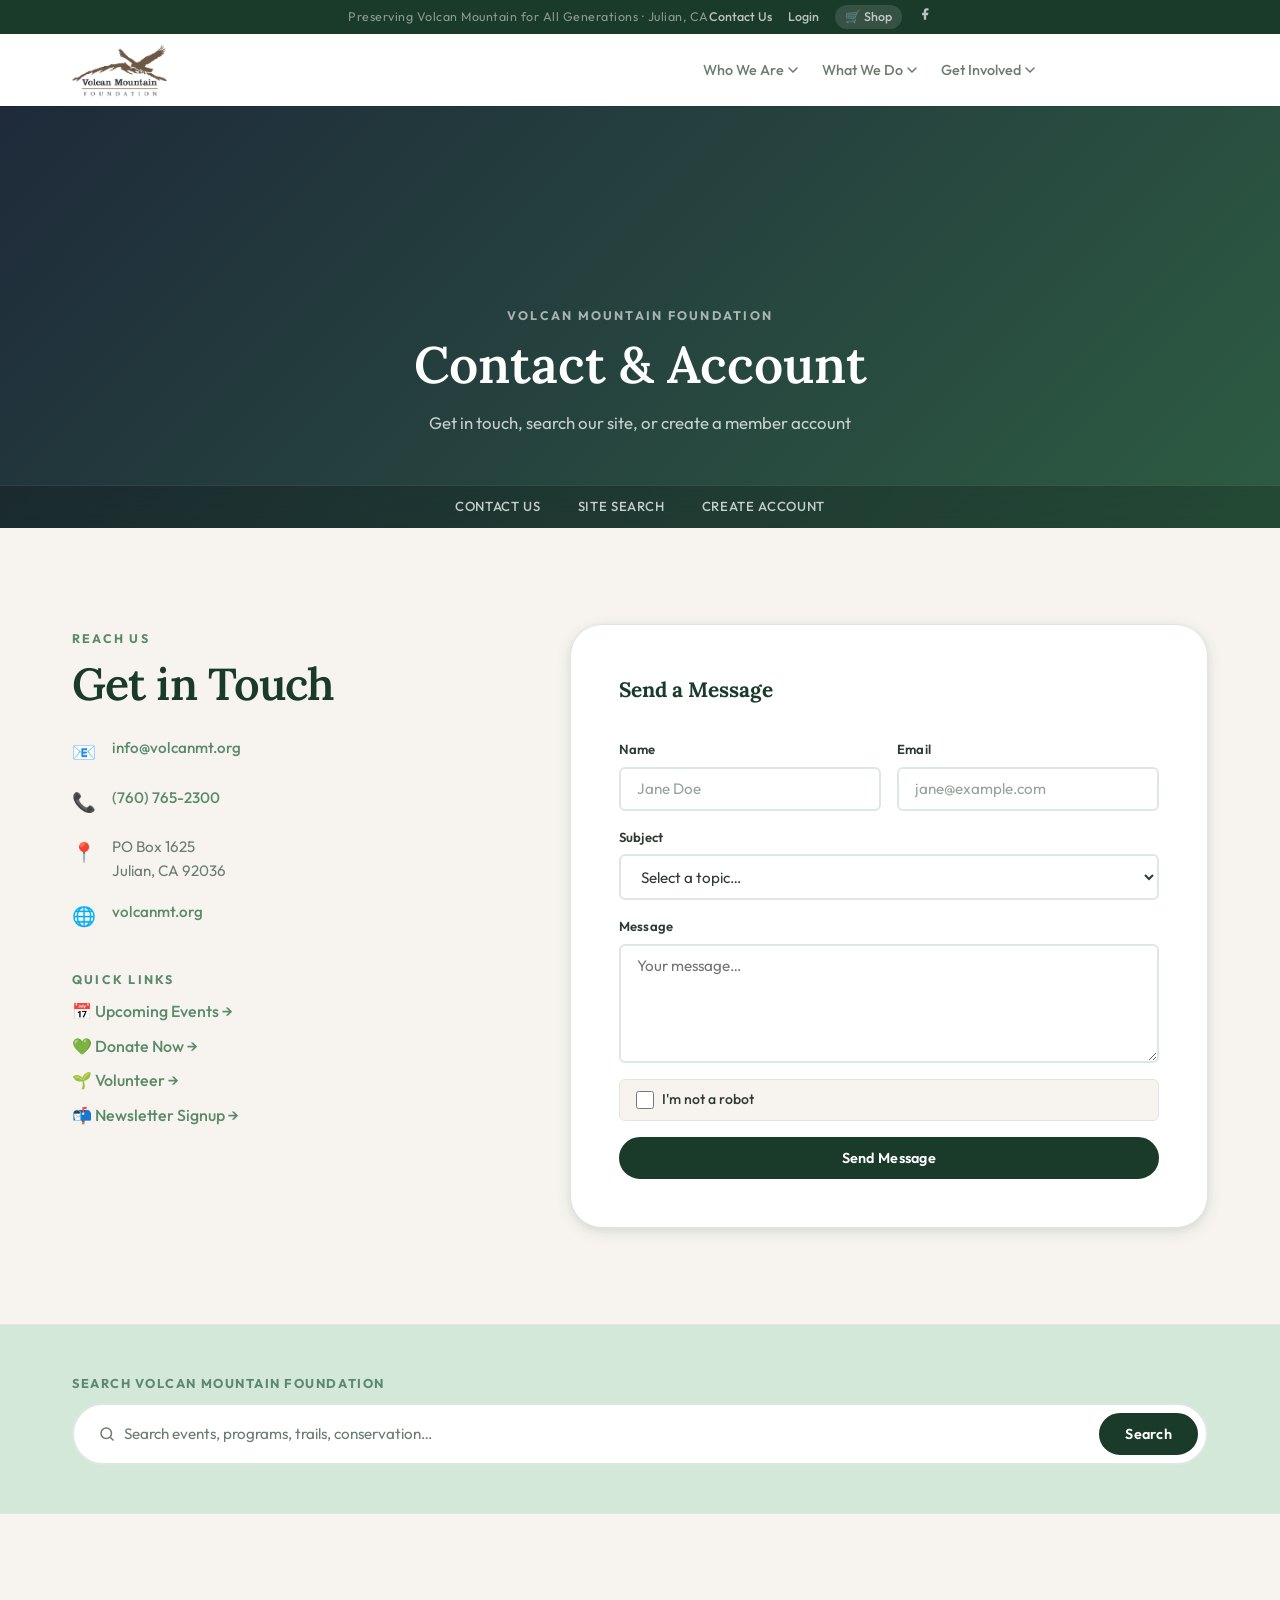
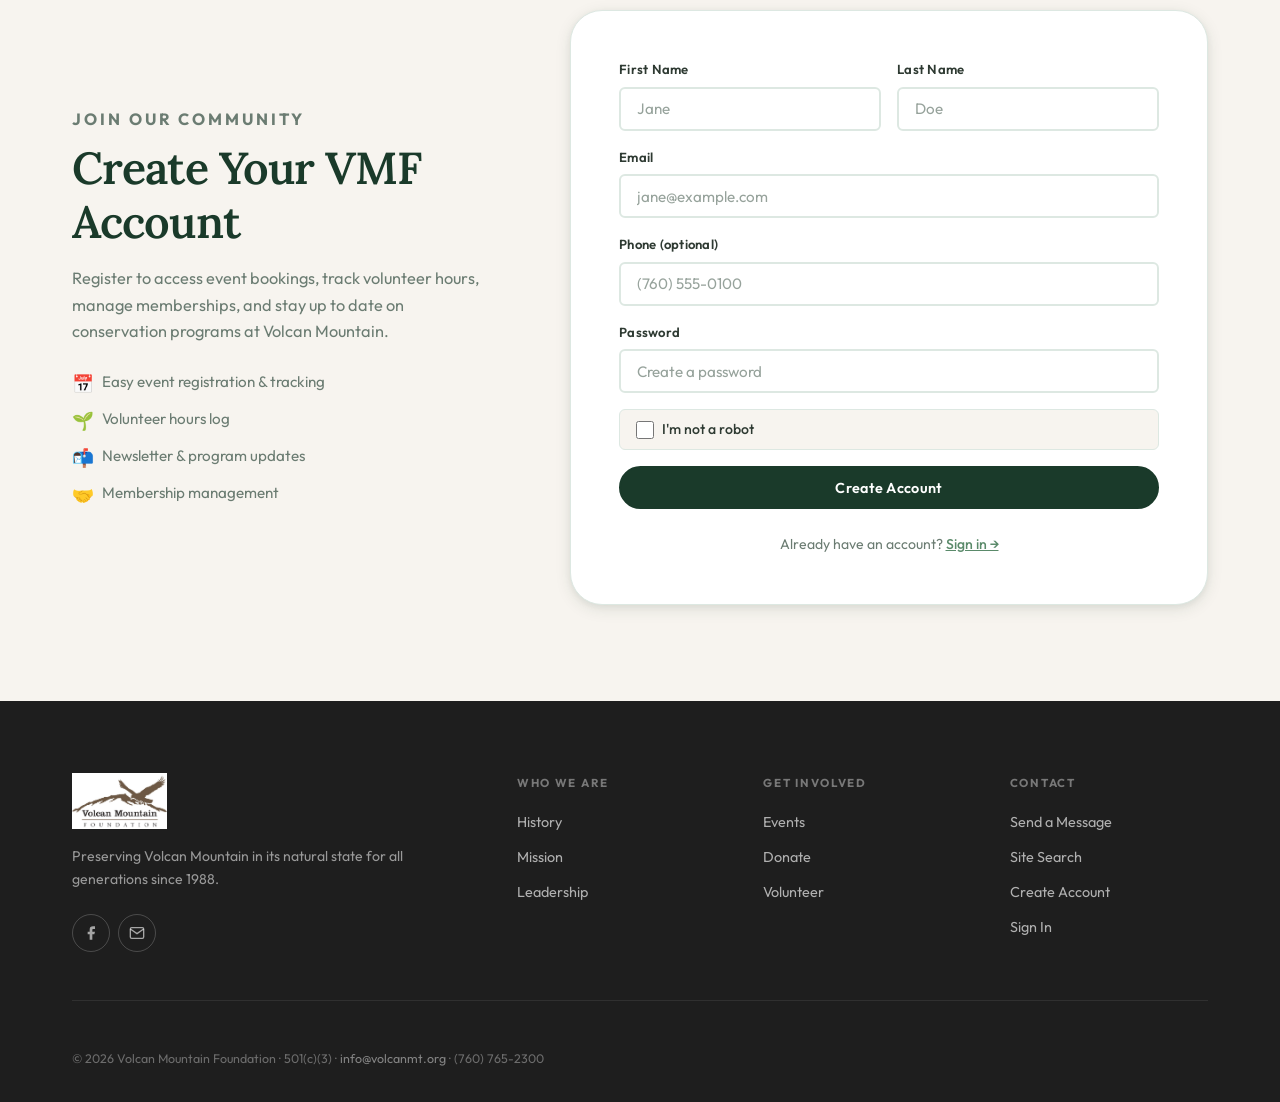
==== commit 7362b2d0: "Update facebook URL" ====
--- a/contact.html
+++ b/contact.html
@@ -10,7 +10,7 @@
   <link href="https://fonts.googleapis.com/css2?family=Outfit:wght@300;400;500;600;700&family=Lora:ital,wght@0,400;0,600;1,400&display=swap" rel="stylesheet" />
 </head>
 <body>
-  <div class="top-bar" id="top-bar"><div class="container top-bar-inner"><span class="top-bar-tagline">Preserving Volcan Mountain for All Generations · Julian, CA</span><nav class="top-bar-links"><a href="contact.html">Contact Us</a><a href="https://www.volcanmt.org/user/login" target="_blank" rel="noopener">Login</a><a href="get-involved.html#shop" class="top-bar-shop">🛒 Shop</a><a href="https://www.facebook.com/VolcanMountain" target="_blank" rel="noopener" aria-label="Facebook"><svg width="14" height="14" viewBox="0 0 24 24" fill="currentColor"><path d="M18 2h-3a5 5 0 00-5 5v3H7v4h3v8h4v-8h3l1-4h-4V7a1 1 0 011-1h3z"/></svg></a></nav></div></div>
+  <div class="top-bar" id="top-bar"><div class="container top-bar-inner"><span class="top-bar-tagline">Preserving Volcan Mountain for All Generations · Julian, CA</span><nav class="top-bar-links"><a href="contact.html">Contact Us</a><a href="https://www.volcanmt.org/user/login" target="_blank" rel="noopener">Login</a><a href="get-involved.html#shop" class="top-bar-shop">🛒 Shop</a><a href="https://www.facebook.com/VolcanMountainFoundation" target="_blank" rel="noopener" aria-label="Facebook"><svg width="14" height="14" viewBox="0 0 24 24" fill="currentColor"><path d="M18 2h-3a5 5 0 00-5 5v3H7v4h3v8h4v-8h3l1-4h-4V7a1 1 0 011-1h3z"/></svg></a></nav></div></div>
   <header class="site-header" id="site-header">
     <nav class="nav-container" aria-label="Main navigation">
       <a href="index.html" class="nav-logo"><img src="logo.jpeg" alt="Volcan Mountain Foundation" class="nav-logo-img" /></a>
@@ -128,7 +128,7 @@
     </div>
   </section>
 
-  <footer class="site-footer"><div class="container"><div class="footer-grid"><div class="footer-brand"><a href="index.html" class="nav-logo footer-logo"><img src="logo.jpeg" alt="Volcan Mountain Foundation" class="nav-logo-img" /></a><p class="footer-mission">Preserving Volcan Mountain in its natural state for all generations since 1988.</p><div class="footer-social"><a href="https://facebook.com/VolcanMountain" target="_blank" rel="noopener" class="social-link" aria-label="Facebook"><svg viewBox="0 0 24 24" fill="currentColor"><path d="M18 2h-3a5 5 0 00-5 5v3H7v4h3v8h4v-8h3l1-4h-4V7a1 1 0 011-1h3z"/></svg></a><a href="mailto:info@volcanmt.org" class="social-link" aria-label="Email"><svg viewBox="0 0 24 24" fill="none" stroke="currentColor" stroke-width="2"><path d="M4 4h16c1.1 0 2 .9 2 2v12c0 1.1-.9 2-2 2H4c-1.1 0-2-.9-2-2V6c0-1.1.9-2 2-2z"/><polyline points="22,6 12,13 2,6"/></svg></a></div></div><nav class="footer-nav"><h3 class="footer-nav-title">Who We Are</h3><ul role="list"><li><a href="who-we-are.html#history">History</a></li><li><a href="who-we-are.html#mission">Mission</a></li><li><a href="who-we-are.html#leadership">Leadership</a></li></ul></nav><nav class="footer-nav"><h3 class="footer-nav-title">Get Involved</h3><ul role="list"><li><a href="get-involved.html#events">Events</a></li><li><a href="donate.html">Donate</a></li><li><a href="get-involved.html#volunteer">Volunteer</a></li></ul></nav><nav class="footer-nav"><h3 class="footer-nav-title">Contact</h3><ul role="list"><li><a href="#contact">Send a Message</a></li><li><a href="#search">Site Search</a></li><li><a href="#register">Create Account</a></li><li><a href="https://www.volcanmt.org/user/login" target="_blank" rel="noopener">Sign In</a></li></ul></nav></div><div class="footer-bottom"><p>© 2026 Volcan Mountain Foundation · 501(c)(3) · <a href="mailto:info@volcanmt.org">info@volcanmt.org</a> · (760) 765-2300</p></div></div></footer>
+  <footer class="site-footer"><div class="container"><div class="footer-grid"><div class="footer-brand"><a href="index.html" class="nav-logo footer-logo"><img src="logo.jpeg" alt="Volcan Mountain Foundation" class="nav-logo-img" /></a><p class="footer-mission">Preserving Volcan Mountain in its natural state for all generations since 1988.</p><div class="footer-social"><a href="https://www.facebook.com/VolcanMountainFoundation" target="_blank" rel="noopener" class="social-link" aria-label="Facebook"><svg viewBox="0 0 24 24" fill="currentColor"><path d="M18 2h-3a5 5 0 00-5 5v3H7v4h3v8h4v-8h3l1-4h-4V7a1 1 0 011-1h3z"/></svg></a><a href="mailto:info@volcanmt.org" class="social-link" aria-label="Email"><svg viewBox="0 0 24 24" fill="none" stroke="currentColor" stroke-width="2"><path d="M4 4h16c1.1 0 2 .9 2 2v12c0 1.1-.9 2-2 2H4c-1.1 0-2-.9-2-2V6c0-1.1.9-2 2-2z"/><polyline points="22,6 12,13 2,6"/></svg></a></div></div><nav class="footer-nav"><h3 class="footer-nav-title">Who We Are</h3><ul role="list"><li><a href="who-we-are.html#history">History</a></li><li><a href="who-we-are.html#mission">Mission</a></li><li><a href="who-we-are.html#leadership">Leadership</a></li></ul></nav><nav class="footer-nav"><h3 class="footer-nav-title">Get Involved</h3><ul role="list"><li><a href="get-involved.html#events">Events</a></li><li><a href="donate.html">Donate</a></li><li><a href="get-involved.html#volunteer">Volunteer</a></li></ul></nav><nav class="footer-nav"><h3 class="footer-nav-title">Contact</h3><ul role="list"><li><a href="#contact">Send a Message</a></li><li><a href="#search">Site Search</a></li><li><a href="#register">Create Account</a></li><li><a href="https://www.volcanmt.org/user/login" target="_blank" rel="noopener">Sign In</a></li></ul></nav></div><div class="footer-bottom"><p>© 2026 Volcan Mountain Foundation · 501(c)(3) · <a href="mailto:info@volcanmt.org">info@volcanmt.org</a> · (760) 765-2300</p></div></div></footer>
   <script src="main.js"></script>
 </body>
 </html>
--- a/style.css
+++ b/style.css
@@ -54,6 +54,7 @@
   /* Layout */
   --max-width:  1200px;
   --nav-height: 72px;
+  --top-bar-height: 34px;
 }
 
 /* ── Reset & Base ───────────────────────────────────────────── */
@@ -186,7 +187,7 @@
 /* ── Navigation ─────────────────────────────────────────────── */
 .site-header {
   position: sticky;
-  top: 0;
+  top: var(--top-bar-height);
   left: 0; right: 0;
   z-index: 1000;
   height: var(--nav-height);
@@ -1428,9 +1429,12 @@
   color: rgba(255,255,255,0.75);
   font-size: 0.78rem;
   padding: 6px 0;
-  position: fixed;
+  position: sticky;
   top: 0; left: 0; right: 0;
-  z-index: 1001;
+  z-index: 1002;
+  height: var(--top-bar-height);
+  display: flex;
+  align-items: center;
   transition: transform var(--transition);
 }
 
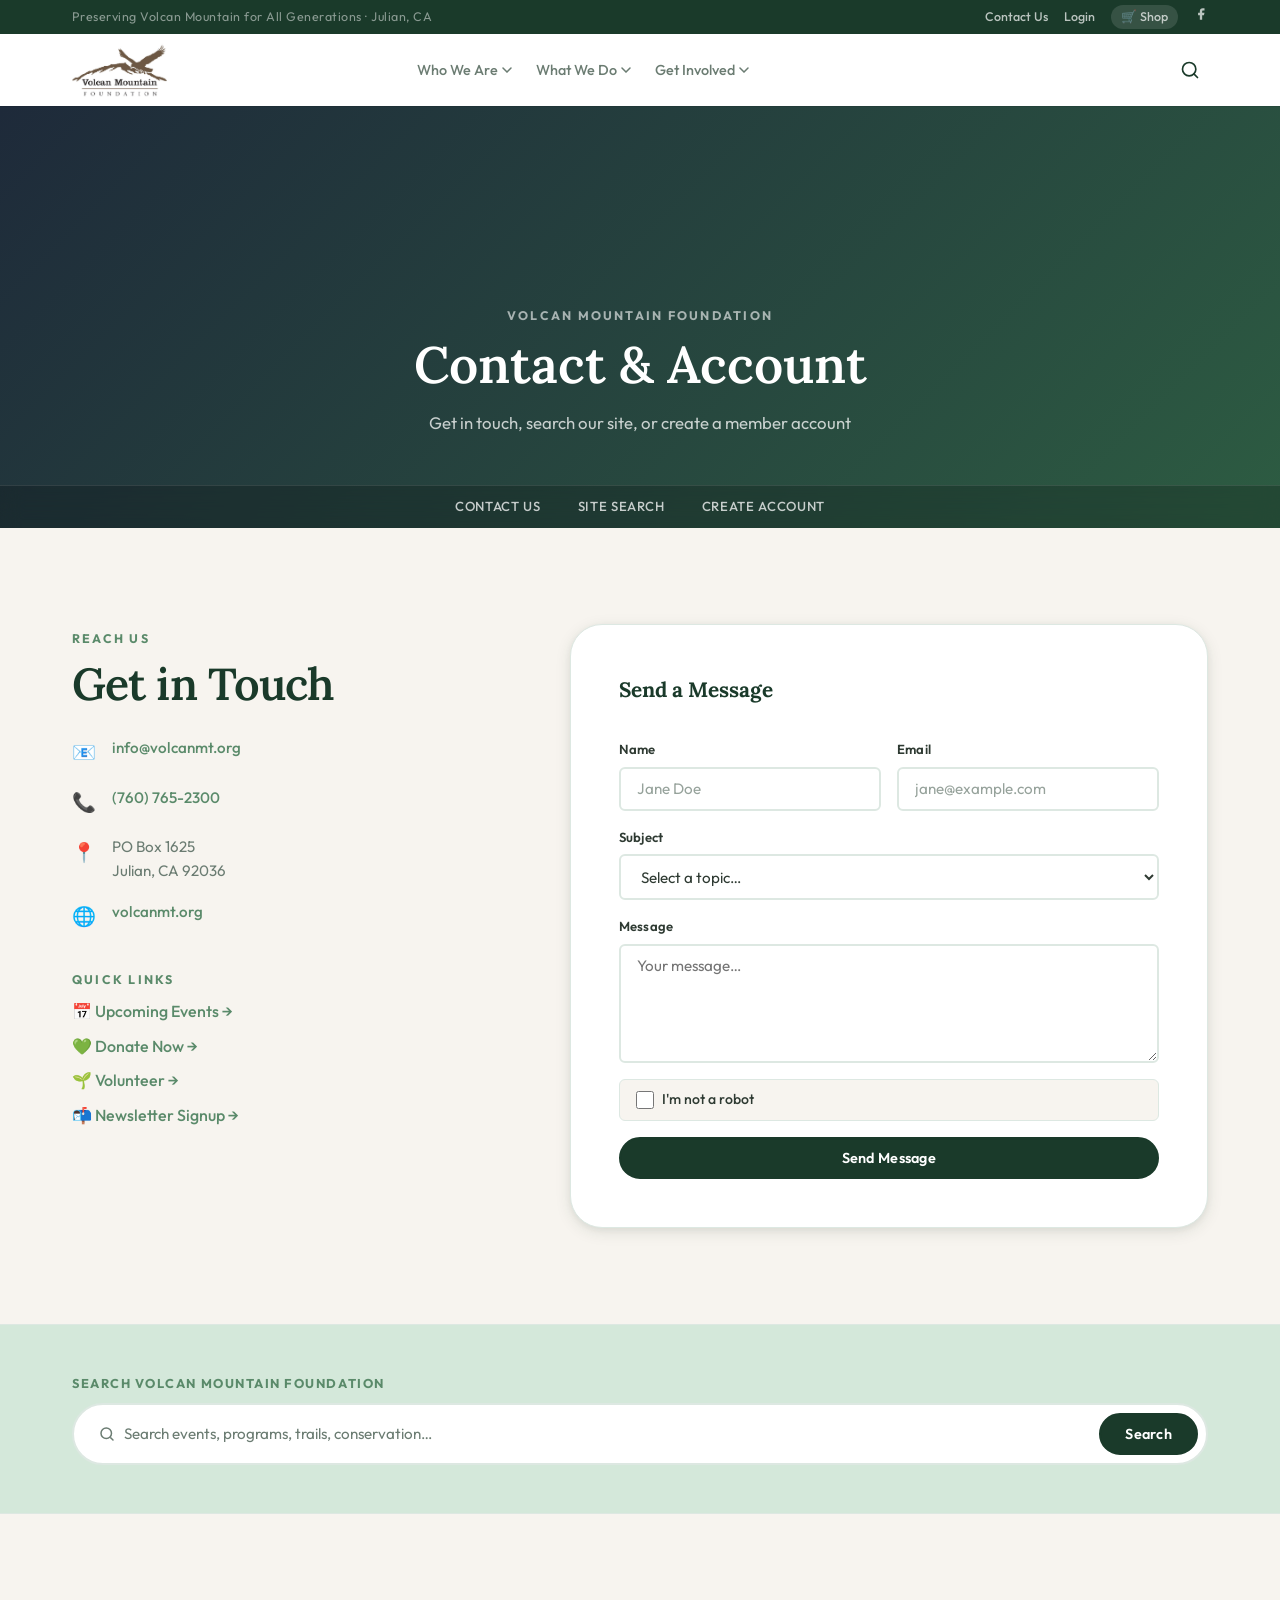
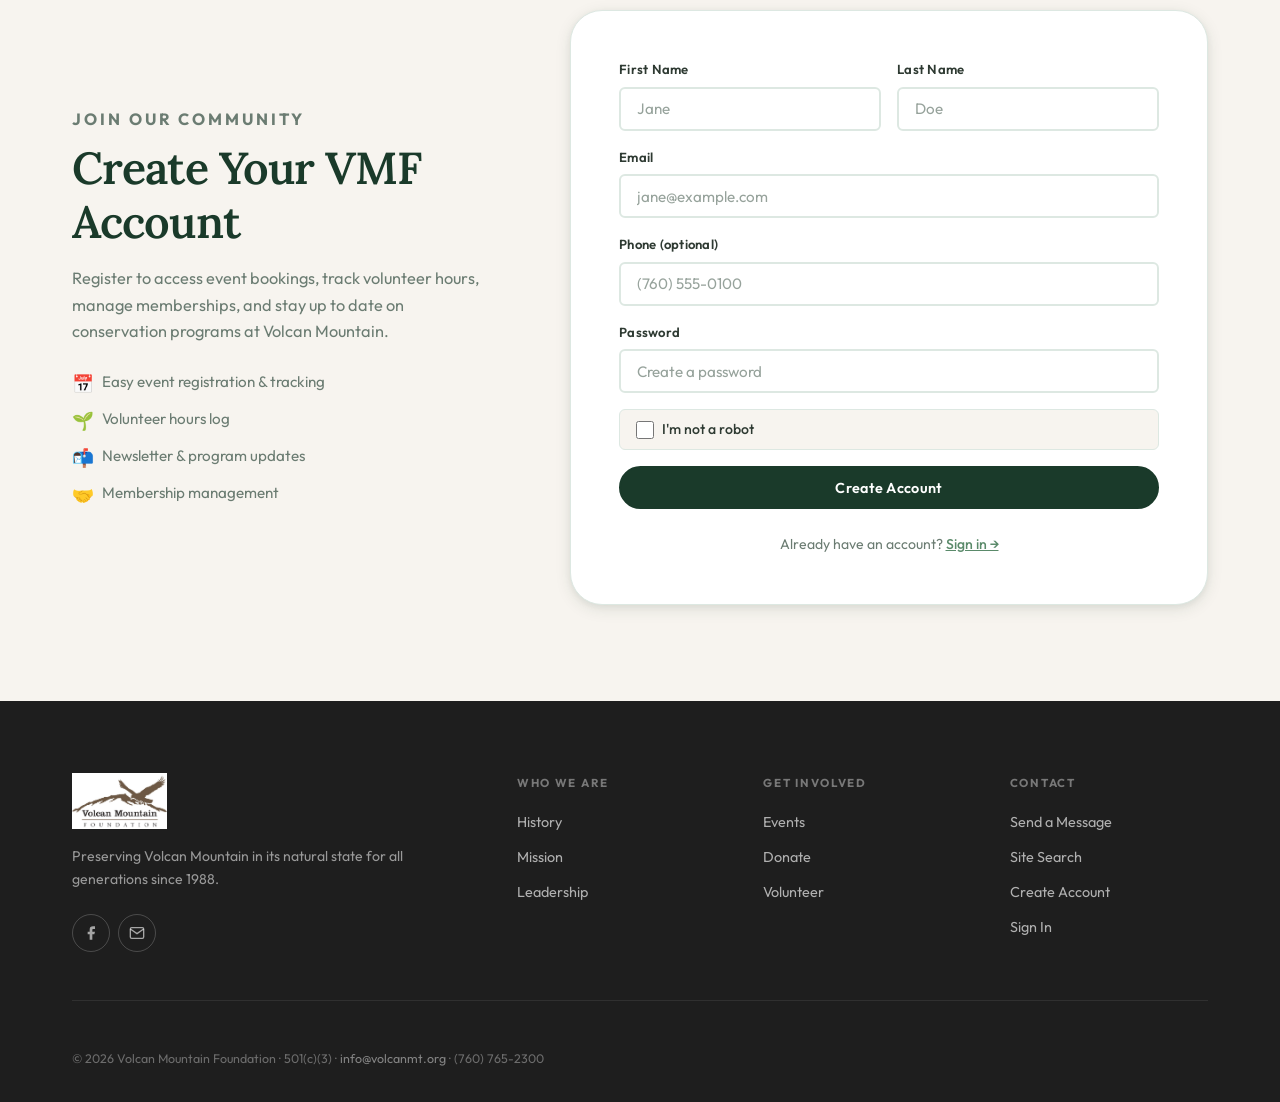
==== commit 338af03f: "Implement client-side site search feature with native modal" ====
--- a/contact.html
+++ b/contact.html
@@ -130,5 +130,6 @@
 
   <footer class="site-footer"><div class="container"><div class="footer-grid"><div class="footer-brand"><a href="index.html" class="nav-logo footer-logo"><img src="logo.jpeg" alt="Volcan Mountain Foundation" class="nav-logo-img" /></a><p class="footer-mission">Preserving Volcan Mountain in its natural state for all generations since 1988.</p><div class="footer-social"><a href="https://www.facebook.com/VolcanMountainFoundation" target="_blank" rel="noopener" class="social-link" aria-label="Facebook"><svg viewBox="0 0 24 24" fill="currentColor"><path d="M18 2h-3a5 5 0 00-5 5v3H7v4h3v8h4v-8h3l1-4h-4V7a1 1 0 011-1h3z"/></svg></a><a href="mailto:info@volcanmt.org" class="social-link" aria-label="Email"><svg viewBox="0 0 24 24" fill="none" stroke="currentColor" stroke-width="2"><path d="M4 4h16c1.1 0 2 .9 2 2v12c0 1.1-.9 2-2 2H4c-1.1 0-2-.9-2-2V6c0-1.1.9-2 2-2z"/><polyline points="22,6 12,13 2,6"/></svg></a></div></div><nav class="footer-nav"><h3 class="footer-nav-title">Who We Are</h3><ul role="list"><li><a href="who-we-are.html#history">History</a></li><li><a href="who-we-are.html#mission">Mission</a></li><li><a href="who-we-are.html#leadership">Leadership</a></li></ul></nav><nav class="footer-nav"><h3 class="footer-nav-title">Get Involved</h3><ul role="list"><li><a href="get-involved.html#events">Events</a></li><li><a href="donate.html">Donate</a></li><li><a href="get-involved.html#volunteer">Volunteer</a></li></ul></nav><nav class="footer-nav"><h3 class="footer-nav-title">Contact</h3><ul role="list"><li><a href="#contact">Send a Message</a></li><li><a href="#search">Site Search</a></li><li><a href="#register">Create Account</a></li><li><a href="https://www.volcanmt.org/user/login" target="_blank" rel="noopener">Sign In</a></li></ul></nav></div><div class="footer-bottom"><p>© 2026 Volcan Mountain Foundation · 501(c)(3) · <a href="mailto:info@volcanmt.org">info@volcanmt.org</a> · (760) 765-2300</p></div></div></footer>
   <script src="main.js"></script>
+  <script src="search.js"></script>
 </body>
 </html>
--- a/style.css
+++ b/style.css
@@ -1368,7 +1368,7 @@
 @media (max-width: 768px) {
   :root { --space-4xl: 3.5rem; --space-3xl: 2.5rem; }
 
-  .nav-toggle { display: flex; color: var(--clr-white); }
+  .nav-toggle { display: flex; color: var(--clr-forest); }
   .site-header.scrolled .nav-toggle { color: var(--clr-forest); }
 
   .nav-links {
@@ -1428,13 +1428,11 @@
   background: var(--clr-forest);
   color: rgba(255,255,255,0.75);
   font-size: 0.78rem;
-  padding: 6px 0;
+  padding: 0;
   position: sticky;
   top: 0; left: 0; right: 0;
   z-index: 1002;
   height: var(--top-bar-height);
-  display: flex;
-  align-items: center;
   transition: transform var(--transition);
 }
 
@@ -1444,6 +1442,8 @@
   display: flex;
   justify-content: space-between;
   align-items: center;
+  height: 100%;
+  width: 100%;
 }
 
 .top-bar-tagline { opacity: 0.65; letter-spacing: 0.04em; }
@@ -1760,7 +1760,7 @@
 
 .timeline {
   position: relative;
-  padding-left: 80px;
+  padding-left: 140px;
   display: flex;
   flex-direction: column;
   gap: var(--space-xl);
@@ -1771,7 +1771,7 @@
 .timeline::before {
   content: '';
   position: absolute;
-  left: 36px;
+  left: 90px;
   top: 0; bottom: 0;
   width: 2px;
   background: linear-gradient(to bottom, var(--clr-moss), var(--clr-sage), var(--clr-forest));
@@ -1779,15 +1779,13 @@
 
 .timeline-item {
   position: relative;
-  display: flex;
-  gap: var(--space-xl);
-  align-items: flex-start;
+  display: block;
 }
 
 .timeline-item::before {
   content: '';
   position: absolute;
-  left: -50px;
+  left: -56px;
   top: 6px;
   width: 12px; height: 12px;
   border-radius: 50%;
@@ -1800,7 +1798,7 @@
   background: var(--clr-forest);
   box-shadow: 0 0 0 2px var(--clr-forest), 0 0 0 5px rgba(45,92,66,0.2);
   width: 16px; height: 16px;
-  left: -52px;
+  left: -58px;
 }
 
 .timeline-year {
@@ -1808,11 +1806,11 @@
   font-size: 0.9rem;
   font-weight: 600;
   color: var(--clr-sage);
-  min-width: 80px;
+  width: 80px;
   padding-top: 2px;
   text-align: right;
   position: absolute;
-  left: -72px;
+  left: -150px;
   top: 0;
 }
 
@@ -2170,15 +2168,39 @@
   .top-bar { display: none; }
   .site-header { top: 0 !important; }
   .hero-content { padding-top: calc(var(--nav-height) + var(--space-4xl)) !important; }
-  .mega-menu { display: none; }
+  
+  .mega-menu {
+    display: none;
+    position: static;
+    min-width: 100%;
+    transform: none;
+    opacity: 1;
+    pointer-events: auto;
+    background: transparent;
+    padding: var(--space-sm) 0 var(--space-md) var(--space-md);
+    box-shadow: none;
+    border-top: none;
+  }
+  .mega-menu::before, .mega-menu::after { display: none; }
+  .mega-grid { grid-template-columns: 1fr; gap: var(--space-md); }
+  .nav-item.mega-open .mega-menu { display: block; }
+  
   .hero-quick-access { display: none; }
   .hike-grid { grid-template-columns: 1fr; }
   .involve-grid { grid-template-columns: 1fr 1fr; }
-  .timeline { padding-left: 40px; }
-  .timeline-year { left: -38px; font-size: 0.75rem; min-width: 40px; }
-  .timeline::before { left: 16px; }
-  .timeline-item::before { left: -26px; }
-  .timeline-item--current::before { left: -28px; }
+  .timeline { padding-left: 32px; }
+  .timeline::before { left: 8px; }
+  .timeline-item::before { left: -30px; }
+  .timeline-item--current::before { left: -32px; }
+  .timeline-item { display: flex; flex-direction: column; gap: 0; }
+  .timeline-year { 
+    position: static; 
+    width: auto; 
+    text-align: left; 
+    margin-bottom: var(--space-xs); 
+    font-size: 0.85rem; 
+    padding-top: 0; 
+  }
   .footer-grid { grid-template-columns: 1fr 1fr !important; }
   .art-actions { flex-direction: column; }
   .edu-actions { flex-direction: column; }
@@ -2237,6 +2259,8 @@
   border-top: 1px solid rgba(255,255,255,0.1);
   background: rgba(0,0,0,0.2);
   backdrop-filter: blur(10px);
+  position: relative;
+  z-index: 2;
 }
 
 .page-subnav a {
@@ -2507,9 +2531,98 @@
   .gateway-grid { grid-template-columns: 1fr 1fr; }
   .featured-event-card { flex-direction: column; }
   .leadership-grid { grid-template-columns: 1fr; }
-  .page-subnav { overflow-x: auto; justify-content: flex-start; flex-wrap: nowrap; padding: 0 var(--space-md); }
+  .page-subnav { 
+    overflow-x: visible; 
+    justify-content: center; 
+    flex-wrap: wrap; 
+    padding: var(--space-sm) var(--space-md);
+    position: sticky;
+    top: var(--nav-height);
+    z-index: 999;
+  }
 }
 
 @media (max-width: 480px) {
   .gateway-grid { grid-template-columns: 1fr; }
 }
+
+/* ── Site Search Modal ──────────────────────────────────────── */
+.nav-actions-wrapper {
+  display: flex;
+  align-items: center;
+  gap: var(--space-md);
+  margin-left: auto;
+}
+
+@media (max-width: 768px) {
+  .nav-actions-wrapper { margin-left: auto; margin-right: var(--space-md); }
+}
+
+.nav-search-btn {
+  color: var(--clr-forest);
+  background: transparent;
+  padding: 8px;
+  border-radius: 50%;
+  display: flex;
+  align-items: center;
+  justify-content: center;
+  transition: all var(--transition);
+}
+
+.site-header.scrolled .nav-search-btn { color: var(--clr-text-muted); }
+.site-header.scrolled .nav-search-btn:hover,
+.nav-search-btn:hover {
+  color: var(--clr-forest);
+  background: rgba(26,58,42,0.05);
+}
+
+.search-modal {
+  position: fixed;
+  top: 0; left: 0; right: 0; bottom: 0;
+  z-index: 9999;
+  display: flex;
+  justify-content: center;
+  align-items: flex-start;
+  padding-top: 12vh;
+  visibility: hidden;
+  opacity: 0;
+  transition: all var(--transition);
+}
+
+.search-modal.active { visibility: visible; opacity: 1; }
+.search-modal-backdrop {
+  position: absolute; top: 0; left: 0; right: 0; bottom: 0;
+  background: rgba(0,0,0,0.6); backdrop-filter: blur(5px); z-index: 1;
+}
+
+.search-modal-content {
+  position: relative; z-index: 2;
+  background: var(--clr-white);
+  width: 90%; max-width: 600px;
+  border-radius: var(--radius-lg);
+  box-shadow: var(--shadow-xl);
+  overflow: hidden; display: flex; flex-direction: column;
+}
+
+.search-header {
+  display: flex; align-items: center; padding: var(--space-md) var(--space-lg);
+  border-bottom: 1px solid var(--clr-border); gap: var(--space-md);
+}
+
+.search-header svg { color: var(--clr-text-muted); flex-shrink: 0; }
+#vmf-search-input {
+  flex-grow: 1; border: none; font-size: 1.25rem;
+  font-family: var(--font-body); color: var(--clr-text); outline: none; background: transparent;
+}
+#search-close-btn { color: var(--clr-text-muted); font-size: 1.5rem; padding: 4px; border-radius: 4px; }
+#search-close-btn:hover { color: var(--clr-forest); }
+
+.search-results-container { max-height: 60vh; overflow-y: auto; }
+#vmf-search-results { list-style: none; padding: 0; margin: 0; }
+.search-result-item {
+  display: block; padding: var(--space-md) var(--space-lg);
+  border-bottom: 1px solid var(--clr-border); transition: background var(--transition); color: var(--clr-text);
+}
+.search-result-item:hover { background: var(--clr-cream); color: var(--clr-forest); }
+.search-result-title { font-weight: 500; font-size: 1.05rem; }
+.no-results { padding: var(--space-xl); text-align: center; color: var(--clr-text-muted); }
